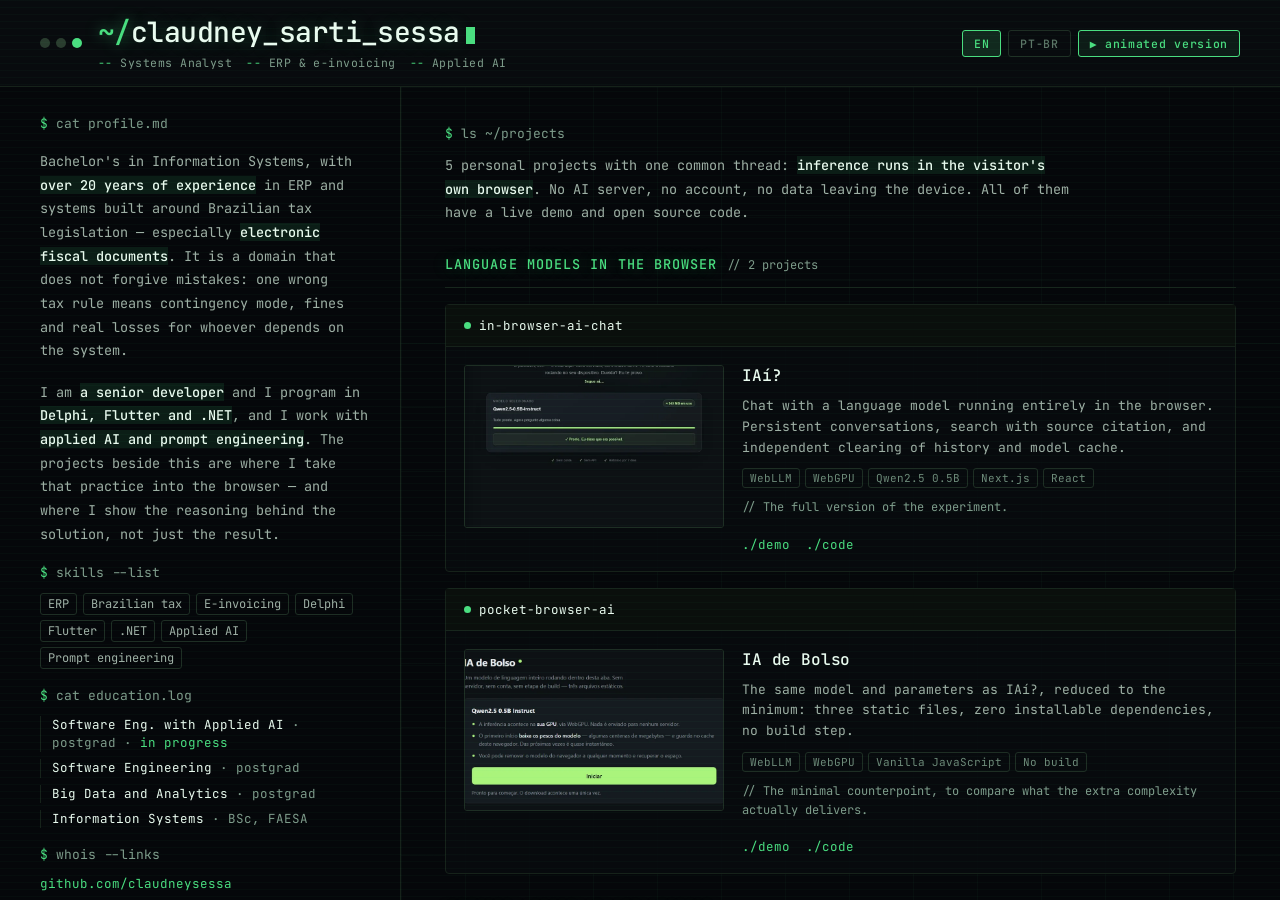
==== index.html @ 95782581 "feat: replace the 2022 page with a bilingual terminal portfolio Two pages over one data layer: index" ====
<!doctype html>
<html lang="en">
  <head>
    <meta charset="utf-8" />
    <meta name="viewport" content="width=device-width, initial-scale=1" />
    <title>claudney_sarti_sessa — Senior developer · ERP, e-invoicing, applied AI</title>
    <meta
      name="description"
      content="Senior developer with over 20 years in ERP and Brazilian tax legislation, especially electronic fiscal documents. Delphi, Flutter and .NET, plus applied AI and prompt engineering. Five AI projects that run entirely in your browser."
    />
    <link rel="canonical" href="https://claudneysessa.github.io/" />

    <meta property="og:type" content="website" />
    <meta property="og:url" content="https://claudneysessa.github.io/" />
    <meta property="og:title" content="claudney_sarti_sessa — Senior developer" />
    <meta
      property="og:description"
      content="20+ years in ERP and Brazilian tax systems. Delphi, Flutter, .NET, applied AI and prompt engineering. Five AI projects that run entirely in your browser."
    />
    <meta name="twitter:card" content="summary" />

    <link
      rel="icon"
      href="data:image/svg+xml,<svg xmlns='http://www.w3.org/2000/svg' viewBox='0 0 32 32'><rect width='32' height='32' rx='5' fill='%2305070A'/><text x='3' y='23' font-family='monospace' font-size='19' fill='%234ADE80'>~/</text></svg>"
    />
    <link rel="preload" href="./assets/fonts/jetbrains-mono-latin.woff2" as="font" type="font/woff2" crossorigin />
    <link rel="stylesheet" href="./assets/style.css" />
  </head>
  <body>
    <div class="page">
      <header class="topbar">
        <div class="dots" aria-hidden="true">
          <span></span><span></span><span class="on"></span>
        </div>

        <div class="ident">
          <h1 class="prompt">
            <span class="tilde">~/</span>claudney_sarti_sessa<span
              class="cursor"
              aria-hidden="true"
            ></span>
          </h1>
          <div class="badges" id="badges"></div>
        </div>

        <div class="controls">
          <button type="button" class="lang" data-lang="en">EN</button>
          <button type="button" class="lang" data-lang="pt">PT-BR</button>
          <a class="animated-link" href="./monitor.html" id="animated-link"
            >▶ animated version</a
          >
        </div>
      </header>

      <div class="shell">
        <aside class="side scrollcol">
          <p class="cmd"><span>$</span> cat profile.md</p>
          <p class="bio" id="bio1"></p>
          <p class="bio" id="bio2"></p>

          <section class="stack">
            <p class="cmd"><span>$</span> skills --list</p>
            <ul class="chips" id="skills"></ul>
          </section>

          <section class="stack">
            <p class="cmd"><span>$</span> cat education.log</p>
            <ul class="edu" id="education"></ul>
          </section>

          <section class="stack">
            <p class="cmd"><span>$</span> whois --links</p>
            <div class="links" id="links"></div>
          </section>
        </aside>

        <div class="rule" aria-hidden="true"></div>

        <main class="main scrollcol">
          <p class="cmd"><span>$</span> ls ~/projects</p>
          <p class="intro" id="intro"></p>

          <div id="groups"></div>

          <section class="cta">
            <div class="cta-text">
              <p class="cta-title"><span>$</span> <span id="cta-title"></span></p>
              <p class="cta-sub" id="cta-sub"></p>
            </div>
            <a class="cta-btn" href="mailto:claudneysartisessa@gmail.com"
              ><span id="cta-btn"></span> →</a
            >
          </section>
        </main>
      </div>
    </div>

    <!-- Ordem obrigatória: projects.js → content.js → página. -->
    <script src="./assets/projects.js"></script>
    <script src="./assets/content.js"></script>
    <script src="./assets/lang.js"></script>
    <script src="./assets/portfolio.js"></script>
  </body>
</html>
---- assets/style.css ----
/* Tema "terminal" — valores conforme o handoff em handoff/README.md.
   Tokens abaixo espelham a tabela de Design Tokens desse documento. */

@font-face {
  font-family: "JetBrains Mono";
  font-style: normal;
  font-weight: 400;
  font-display: swap;
  src: url("./fonts/jetbrains-mono-latin.woff2") format("woff2");
  unicode-range: U+0000-00FF, U+0131, U+0152-0153, U+02BB-02BC, U+02C6, U+02DA,
    U+02DC, U+0304, U+0308, U+0329, U+2000-206F, U+20AC, U+2122, U+2191, U+2193,
    U+2212, U+2215, U+FEFF, U+FFFD;
}

@font-face {
  font-family: "JetBrains Mono";
  font-style: normal;
  font-weight: 500;
  font-display: swap;
  src: url("./fonts/jetbrains-mono-latin.woff2") format("woff2");
  unicode-range: U+0000-00FF, U+0131, U+0152-0153, U+02BB-02BC, U+02C6, U+02DA,
    U+02DC, U+0304, U+0308, U+0329, U+2000-206F, U+20AC, U+2122, U+2191, U+2193,
    U+2212, U+2215, U+FEFF, U+FFFD;
}

:root {
  --bg: #05070a;
  --surface: #080b0e;
  --surface-2: #0a0f0c;
  --border: #16221a;
  --border-2: #1e2e24;
  --accent: #4ade80;
  --accent-hover: #bbf7d0;
  --text-hi: #e9fbef;
  --text: #9eb0a5;
  --text-dim: #7e9c8b;
  --text-dim-2: #6d8a79;
  --dot-off: #2a3d2f;
  --mono: "JetBrains Mono", ui-monospace, monospace;
}

* {
  box-sizing: border-box;
}

html,
body {
  margin: 0;
  padding: 0;
  height: 100%;
  background: var(--bg);
}

body {
  color: #bfc9c2;
  font-family: var(--mono);
  -webkit-font-smoothing: antialiased;
}

a {
  color: var(--accent);
  text-decoration: none;
}

a:hover {
  color: var(--accent-hover);
}

::selection {
  background: var(--accent);
  color: var(--bg);
}

:focus-visible {
  outline: 2px solid var(--accent);
  outline-offset: 2px;
  border-radius: 3px;
}

@keyframes blink {
  0%,
  49% {
    opacity: 1;
  }
  50%,
  100% {
    opacity: 0;
  }
}

/* Overlay CRT. Mantido sutil de propósito: versões mais densas e a vinheta
   radial foram testadas e rejeitadas por prejudicar a leitura. Não adensar. */
body::after {
  content: "";
  position: fixed;
  inset: 0;
  pointer-events: none;
  z-index: 9;
  background: repeating-linear-gradient(
    180deg,
    rgb(74 222 128 / 0.03) 0 1px,
    transparent 1px 7px
  );
}

.page {
  display: flex;
  flex-direction: column;
  min-height: 100vh;
  width: 100%;
}

/* ---------- Toolbar ---------- */

.topbar {
  position: sticky;
  top: 0;
  z-index: 5;
  display: flex;
  flex-wrap: wrap;
  align-items: center;
  gap: 10px 16px;
  padding: 12px 20px;
  background: var(--surface);
  border-bottom: 1px solid var(--border);
}

.dots {
  display: flex;
  gap: 6px;
  align-items: center;
}

.dots span {
  width: 10px;
  height: 10px;
  border-radius: 99px;
  background: var(--dot-off);
}

.dots .on {
  background: var(--accent);
}

.ident {
  display: flex;
  flex-direction: column;
  gap: 7px;
  min-width: 0;
}

.prompt {
  margin: 0;
  font-size: clamp(22px, 5.4vw, 28px);
  font-weight: 500;
  letter-spacing: -0.02em;
  line-height: 1.15;
  color: var(--text-hi);
  white-space: nowrap;
  text-shadow: 0 0 18px rgb(74 222 128 / 0.28);
}

.prompt .tilde {
  color: var(--accent);
  text-shadow: 0 0 14px rgb(74 222 128 / 0.6);
}

.cursor {
  display: inline-block;
  width: 9px;
  height: 17px;
  margin-left: 6px;
  background: var(--accent);
  vertical-align: -2px;
  animation: blink 1.1s step-end infinite;
}

.badges {
  display: flex;
  flex-wrap: wrap;
  gap: 6px 14px;
  font-size: 11.5px;
  letter-spacing: 0.04em;
  color: var(--text-dim);
}

.badges b {
  color: var(--accent);
  font-weight: 400;
}

.controls {
  display: flex;
  flex-wrap: wrap;
  align-items: center;
  gap: 7px;
  margin-left: auto;
}

/* Link para a versão animada: pulsa para convidar sem gritar. */
@keyframes pulseBtn {
  0%,
  100% {
    box-shadow: 0 0 0 0 rgb(74 222 128 / 0.45);
    border-color: var(--accent);
  }
  55% {
    box-shadow: 0 0 0 7px rgb(74 222 128 / 0);
    border-color: #2f6b45;
  }
}

.animated-link {
  padding: 5px 11px;
  border: 1px solid var(--accent);
  border-radius: 3px;
  background: rgb(74 222 128 / 0.08);
  color: var(--accent);
  font-size: 11.5px;
  font-weight: 500;
  letter-spacing: 0.06em;
  white-space: nowrap;
  animation: pulseBtn 2.2s ease-out infinite;
}

.animated-link:hover {
  background: rgb(74 222 128 / 0.18);
  color: var(--accent-hover);
}

.lang {
  padding: 5px 11px;
  border: 1px solid var(--border-2);
  border-radius: 3px;
  background: transparent;
  color: #5c7767;
  font-family: var(--mono);
  font-size: 11.5px;
  font-weight: 500;
  letter-spacing: 0.06em;
  cursor: pointer;
}

.lang[aria-pressed="true"] {
  border-color: var(--accent);
  background: rgb(74 222 128 / 0.14);
  color: var(--accent);
}

/* ---------- Shell e colunas ---------- */

.shell {
  display: flex;
  flex-direction: column;
  flex: 1;
  min-height: 0;
  width: 100%;
}

.side {
  width: 100%;
  padding: 24px 20px;
  display: flex;
  flex-direction: column;
  gap: 18px;
}

.rule {
  height: 1px;
  width: 100%;
  background: var(--border);
}

.main {
  width: 100%;
  padding: 28px 20px 64px;
  background-image: linear-gradient(rgb(74 222 128 / 0.03) 1px, transparent 1px),
    linear-gradient(90deg, rgb(74 222 128 / 0.03) 1px, transparent 1px);
  background-size: 64px 64px;
}

.scrollcol::-webkit-scrollbar {
  width: 10px;
}

.scrollcol::-webkit-scrollbar-thumb {
  background: var(--border-2);
  border: 3px solid var(--bg);
  border-radius: 99px;
}

.scrollcol {
  scrollbar-width: thin;
  scrollbar-color: var(--border-2) transparent;
}

/* ---------- Linhas de comando e perfil ---------- */

.cmd {
  display: flex;
  align-items: center;
  gap: 8px;
  margin: 0;
  font-size: 13px;
  color: var(--text-dim);
}

.cmd span {
  color: var(--accent);
}

.bio {
  margin: 0;
  font-size: 13.5px;
  line-height: 1.75;
  color: var(--text);
  text-wrap: pretty;
}

/* Efeito de trecho selecionado, usado nos destaques da bio e da introdução. */
.bio strong,
.intro strong {
  color: var(--text-hi);
  font-weight: 500;
  background: rgb(74 222 128 / 0.1);
}

.stack {
  display: flex;
  flex-direction: column;
  gap: 12px;
}

.chips,
.edu {
  margin: 0;
  padding: 0;
  list-style: none;
}

.chips {
  display: flex;
  flex-wrap: wrap;
  gap: 5px 6px;
  font-size: 12px;
  color: var(--text);
}

.chips li {
  padding: 2px 7px;
  border: 1px solid var(--border-2);
  border-radius: 3px;
  white-space: nowrap;
}

.edu {
  display: flex;
  flex-direction: column;
  gap: 7px;
}

.edu li {
  border-left: 1px solid var(--border);
  padding-left: 11px;
  font-size: 12.5px;
  line-height: 1.45;
  color: var(--text-hi);
}

.edu .level {
  color: var(--text-dim);
}

.edu .note {
  color: var(--accent);
}

.links {
  display: flex;
  flex-direction: column;
  gap: 6px;
  font-size: 12.5px;
}

/* ---------- Portfólio ---------- */

.intro {
  margin: 12px 0 30px;
  font-size: 13.5px;
  line-height: 1.75;
  color: var(--text);
  max-width: 78ch;
  text-wrap: pretty;
}

.group {
  padding-bottom: 30px;
}

.group-head {
  display: flex;
  align-items: baseline;
  gap: 10px;
  padding-bottom: 14px;
  border-bottom: 1px solid var(--border);
}

.group-head h2 {
  margin: 0;
  font-size: 13.5px;
  font-weight: 500;
  letter-spacing: 0.08em;
  text-transform: uppercase;
  color: var(--accent);
  text-shadow: 0 0 14px rgb(74 222 128 / 0.35);
}

.group-head span {
  font-size: 12px;
  color: var(--text-dim);
}

.cards {
  display: grid;
  grid-template-columns: repeat(auto-fit, minmax(min(100%, 620px), 1fr));
  gap: 16px;
  padding-top: 16px;
}

.card {
  display: flex;
  flex-direction: column;
  border: 1px solid var(--border);
  border-radius: 4px;
  background: rgb(8 11 14 / 0.86);
  transition: border-color 0.2s, box-shadow 0.2s, transform 0.2s;
}

.card:hover {
  border-color: var(--accent);
  box-shadow: 0 0 0 1px rgb(74 222 128 / 0.18),
    0 18px 40px -22px rgb(74 222 128 / 0.35);
  transform: translateY(-2px);
}

.card-bar {
  display: flex;
  align-items: center;
  gap: 8px;
  padding: 12px 18px;
  border-bottom: 1px solid var(--border);
  background: var(--surface-2);
}

.card-bar i {
  flex: 0 0 7px;
  width: 7px;
  height: 7px;
  border-radius: 99px;
  background: var(--accent);
}

.card-bar span {
  font-size: 12.5px;
  color: var(--text-hi);
}

.card-body {
  display: flex;
  flex-wrap: wrap;
  gap: 18px;
  align-items: flex-start;
  flex: 1;
  padding: 18px;
}

.shot {
  flex: 1 1 200px;
  align-self: flex-start;
  max-width: 260px;
  aspect-ratio: 16 / 10;
  min-height: 0;
  border: 1px solid var(--border-2);
  border-radius: 3px;
  overflow: hidden;
  background: var(--surface-2);
  box-shadow: inset 0 0 24px rgb(0 0 0 / 0.6);
}

.shot img {
  width: 100%;
  height: 100%;
  object-fit: cover;
  display: block;
}

.card-text {
  flex: 1 1 240px;
  min-width: min(100%, 240px);
  display: flex;
  flex-direction: column;
  gap: 10px;
}

.card-text h3 {
  margin: 0;
  font-size: 16px;
  font-weight: 500;
  letter-spacing: -0.01em;
  color: var(--text-hi);
}

.card-text .desc {
  margin: 0;
  font-size: 13px;
  line-height: 1.6;
  color: var(--text);
  text-wrap: pretty;
}

.card-text .tags {
  display: flex;
  flex-wrap: wrap;
  gap: 5px;
  margin: 0;
  padding: 0;
  list-style: none;
}

.card-text .tags li {
  padding: 2px 7px;
  border: 1px solid var(--border-2);
  border-radius: 3px;
  font-size: 11px;
  color: var(--text-dim-2);
}

.card-text .note {
  margin: 0;
  font-size: 12px;
  line-height: 1.6;
  color: var(--text-dim);
  text-wrap: pretty;
}

.card-links {
  display: flex;
  gap: 16px;
  margin-top: auto;
  padding-top: 8px;
  font-size: 12.5px;
}

/* ---------- CTA ---------- */

.cta {
  display: flex;
  align-items: center;
  justify-content: space-between;
  flex-wrap: wrap;
  gap: 22px;
  margin-top: 6px;
  padding: 22px 24px;
  border: 1px solid var(--border);
  border-radius: 4px;
  background: var(--surface);
}

.cta-text {
  display: flex;
  flex-direction: column;
  gap: 7px;
}

.cta-title {
  margin: 0;
  font-size: 15px;
  color: var(--text-hi);
}

.cta-title span:first-child {
  color: var(--accent);
}

.cta-sub {
  margin: 0;
  font-size: 12.5px;
  color: var(--text-dim);
}

.cta-btn {
  padding: 10px 18px;
  border-radius: 4px;
  background: var(--accent);
  color: var(--bg);
  font-size: 12.5px;
  font-weight: 500;
  box-shadow: 0 0 22px rgb(74 222 128 / 0.35);
}

.cta-btn:hover {
  background: var(--accent-hover);
  color: var(--bg);
}

/* ---------- Desktop: rolagem independente ---------- */

@media (min-width: 900px) {
  .page {
    height: 100vh;
    overflow: hidden;
  }

  .topbar {
    padding: 16px 40px;
  }

  .shell {
    flex-direction: row;
    overflow: hidden;
  }

  .side {
    width: 400px;
    flex: 0 0 400px;
    overflow-y: auto;
    padding: 28px 30px 26px 40px;
  }

  .rule {
    width: 1px;
    height: 100%;
    flex: 0 0 1px;
  }

  .main {
    flex: 1;
    overflow-y: auto;
    padding: 38px 44px 80px;
  }
}

/* ---------- Movimento reduzido ---------- */

/* Conforme o handoff: animações e transições desligadas nas duas páginas.
   O brilho estático permanece — ele não é movimento. */
@media (prefers-reduced-motion: reduce) {
  *,
  *::before,
  *::after {
    animation: none !important;
    transition: none !important;
  }

  .card:hover {
    transform: none;
  }
}
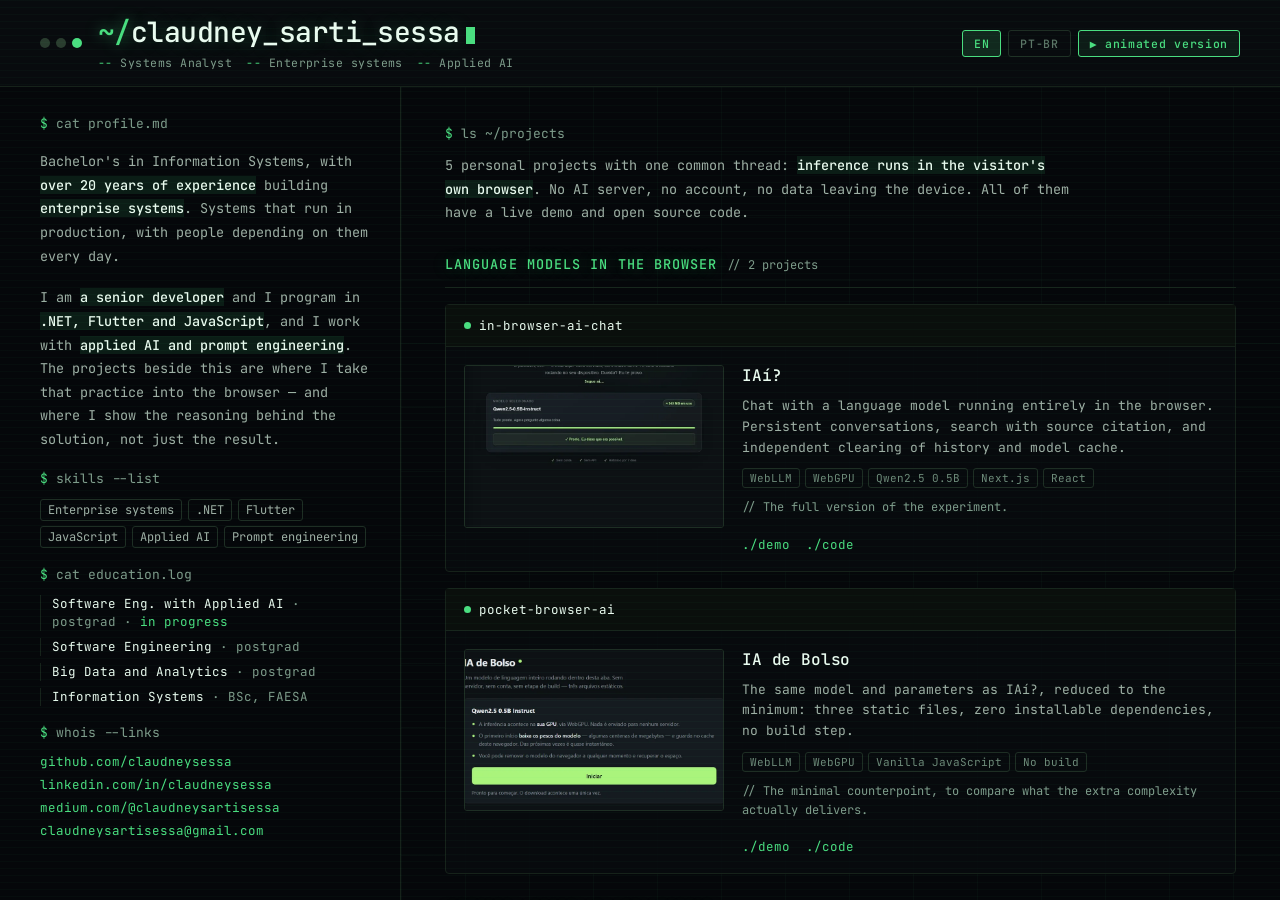
==== commit c5c7299b: "content: remove the employer's domain and refocus the stack The previous copy named ERP, Brazilian t" ====
--- a/index.html
+++ b/index.html
@@ -3,10 +3,10 @@
   <head>
     <meta charset="utf-8" />
     <meta name="viewport" content="width=device-width, initial-scale=1" />
-    <title>claudney_sarti_sessa — Senior developer · ERP, e-invoicing, applied AI</title>
+    <title>claudney_sarti_sessa — Senior developer · .NET, Flutter, JavaScript · applied AI</title>
     <meta
       name="description"
-      content="Senior developer with over 20 years in ERP and Brazilian tax legislation, especially electronic fiscal documents. Delphi, Flutter and .NET, plus applied AI and prompt engineering. Five AI projects that run entirely in your browser."
+      content="Senior developer with over 20 years building enterprise systems. .NET, Flutter and JavaScript, plus applied AI and prompt engineering. Five AI projects that run entirely in your browser."
     />
     <link rel="canonical" href="https://claudneysessa.github.io/" />
 
@@ -15,7 +15,7 @@
     <meta property="og:title" content="claudney_sarti_sessa — Senior developer" />
     <meta
       property="og:description"
-      content="20+ years in ERP and Brazilian tax systems. Delphi, Flutter, .NET, applied AI and prompt engineering. Five AI projects that run entirely in your browser."
+      content="20+ years building enterprise systems. .NET, Flutter, JavaScript, applied AI and prompt engineering. Five AI projects that run entirely in your browser."
     />
     <meta name="twitter:card" content="summary" />
 
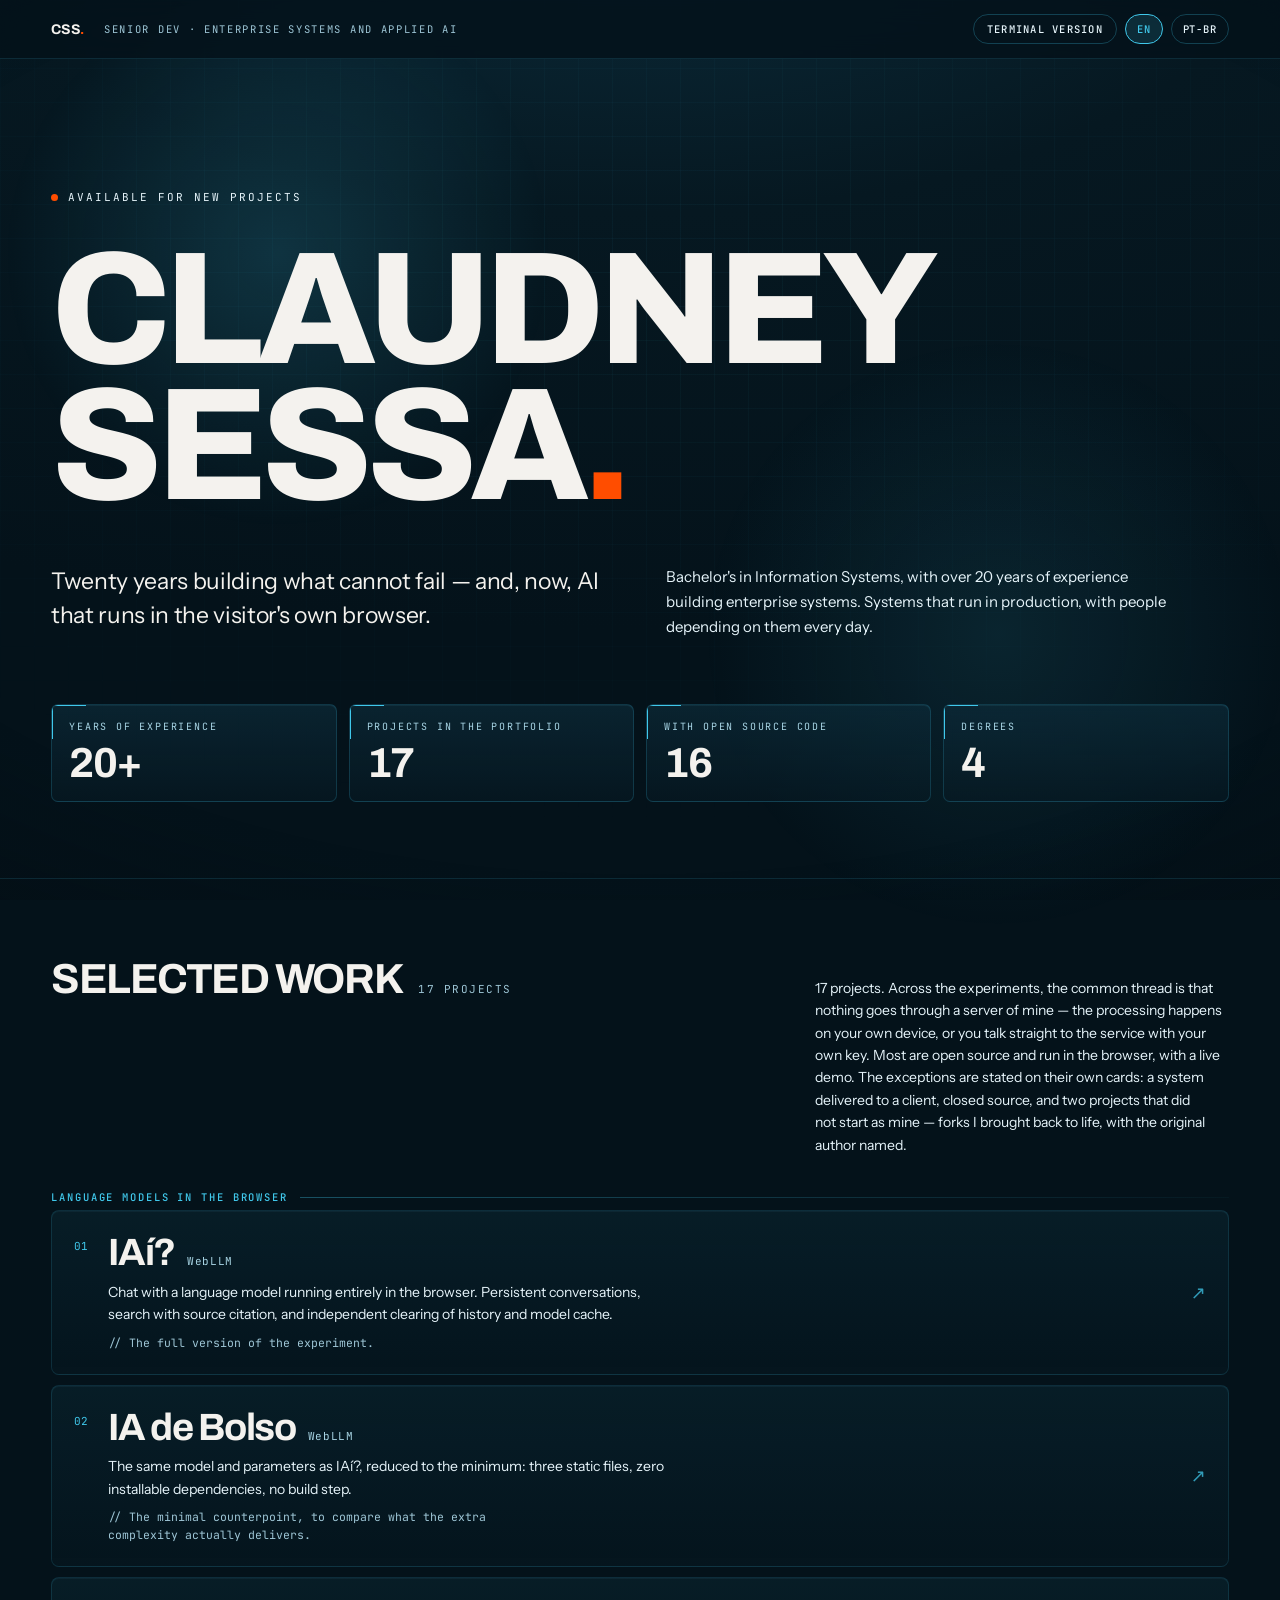
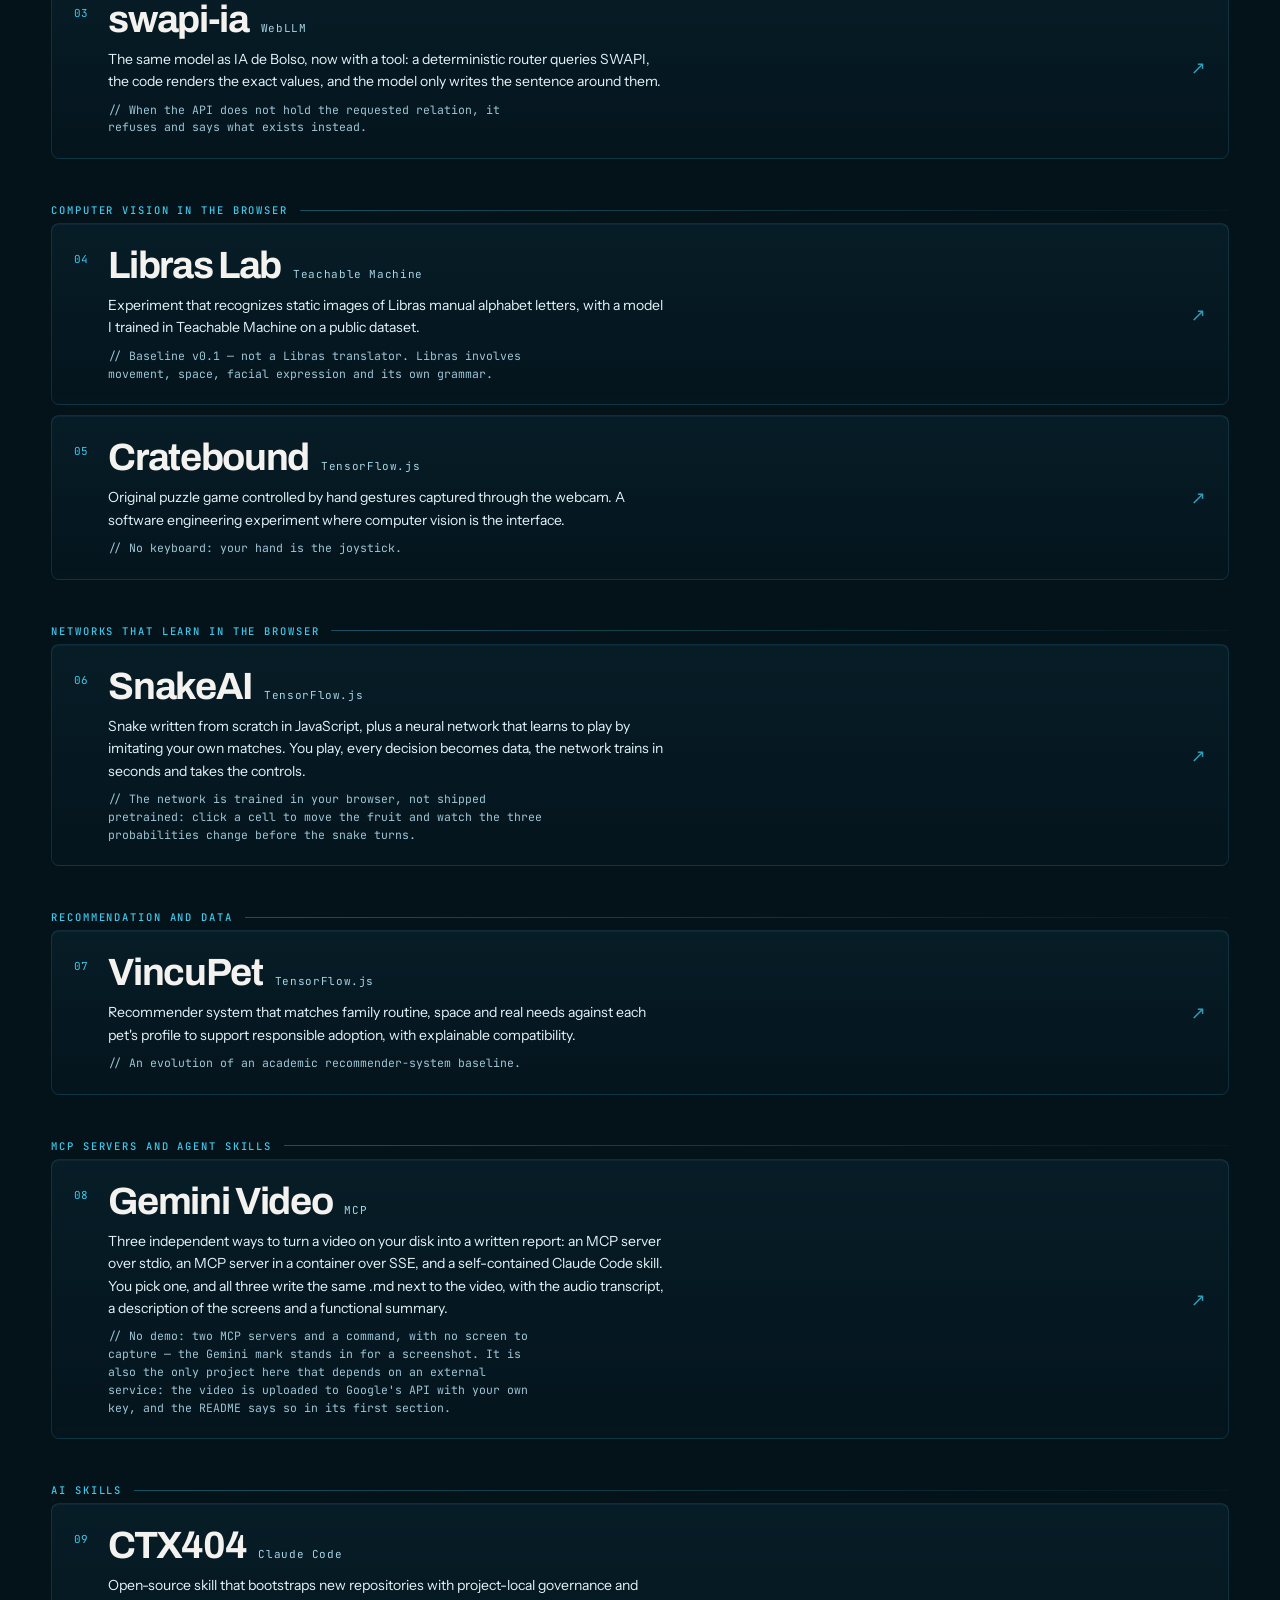
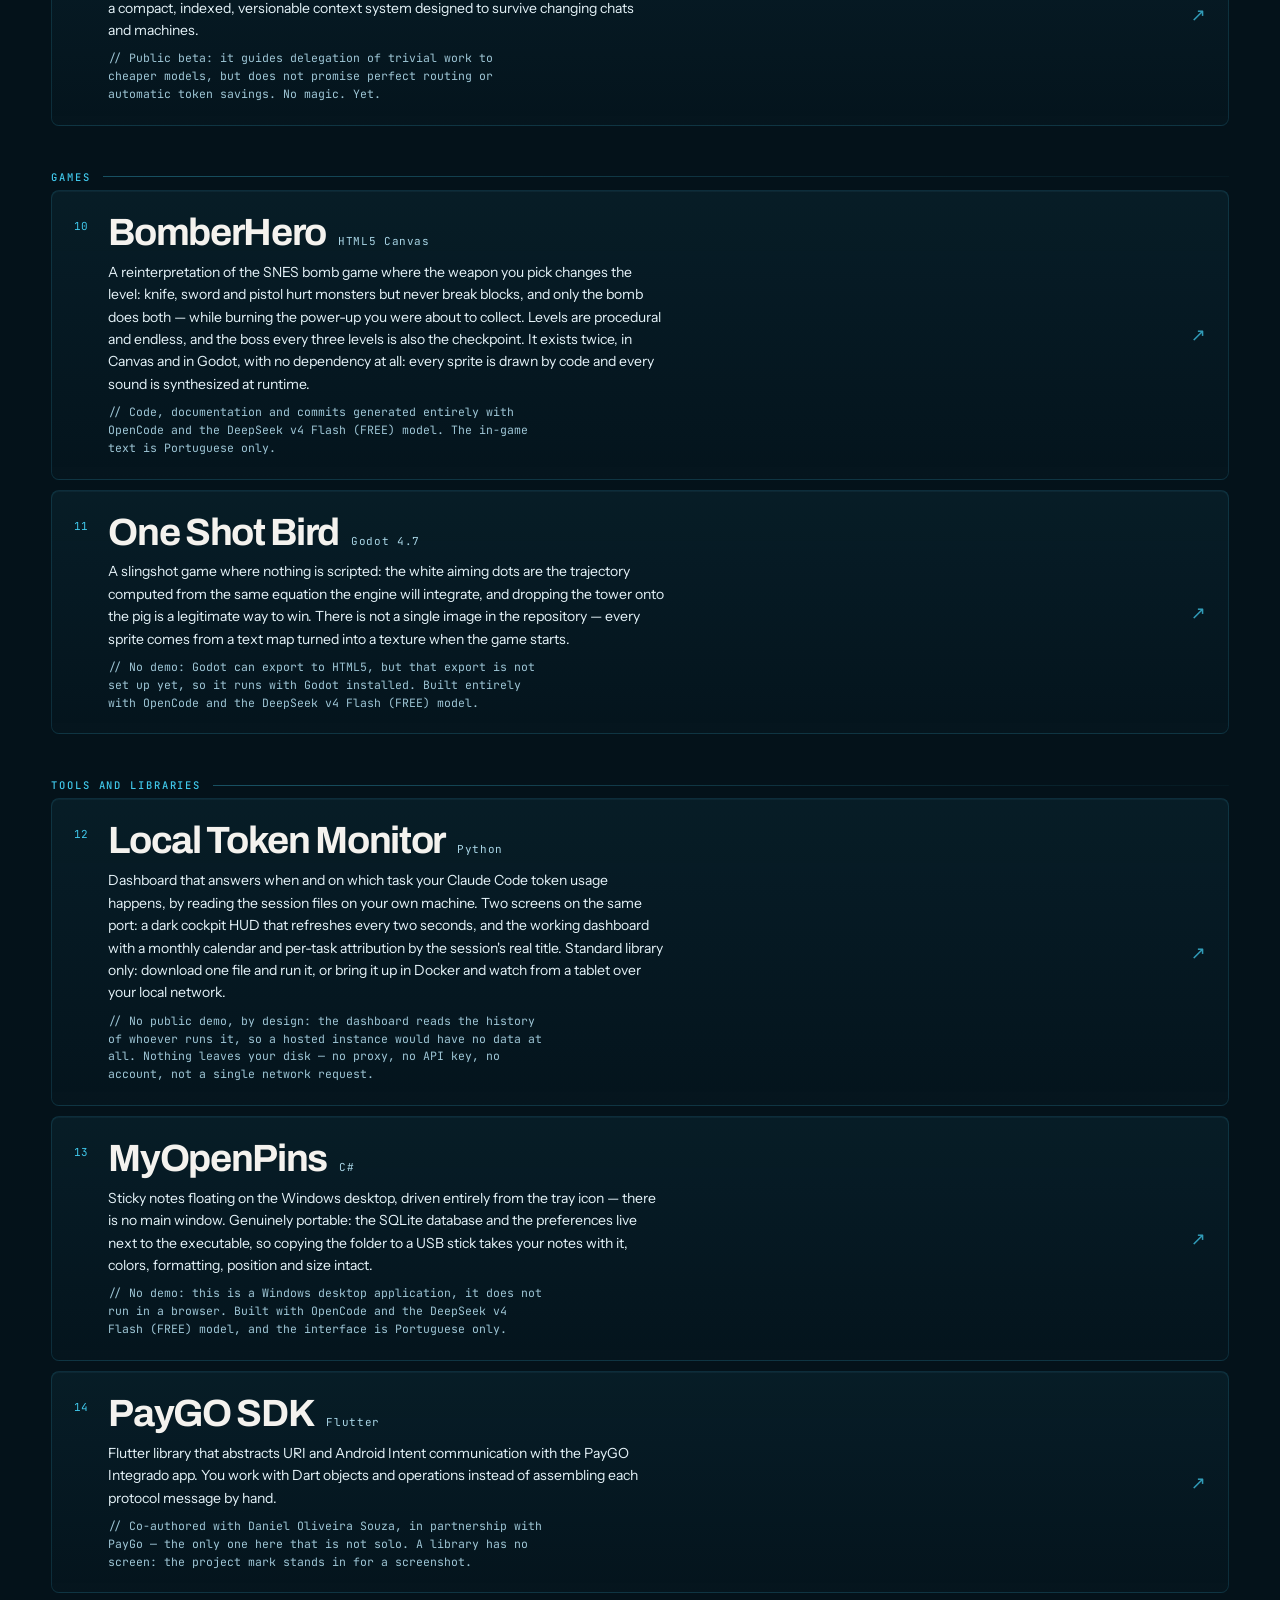
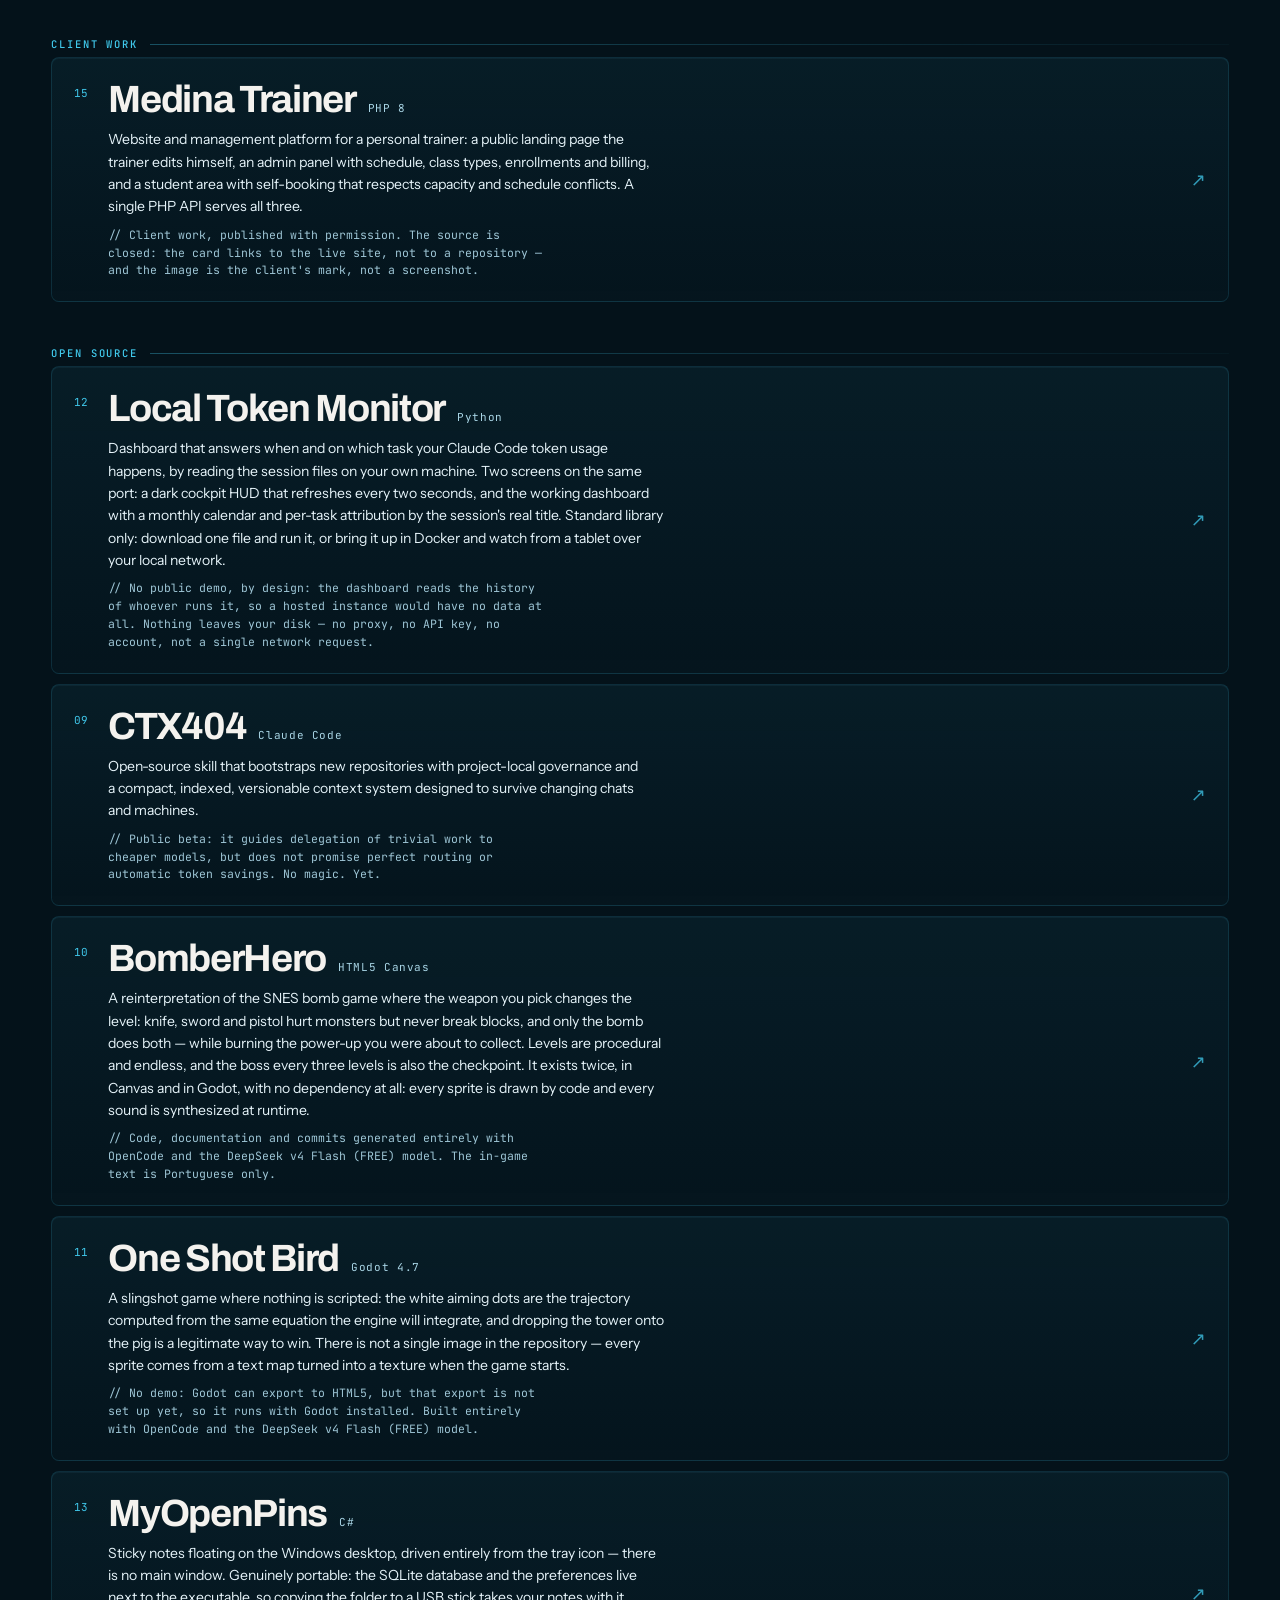
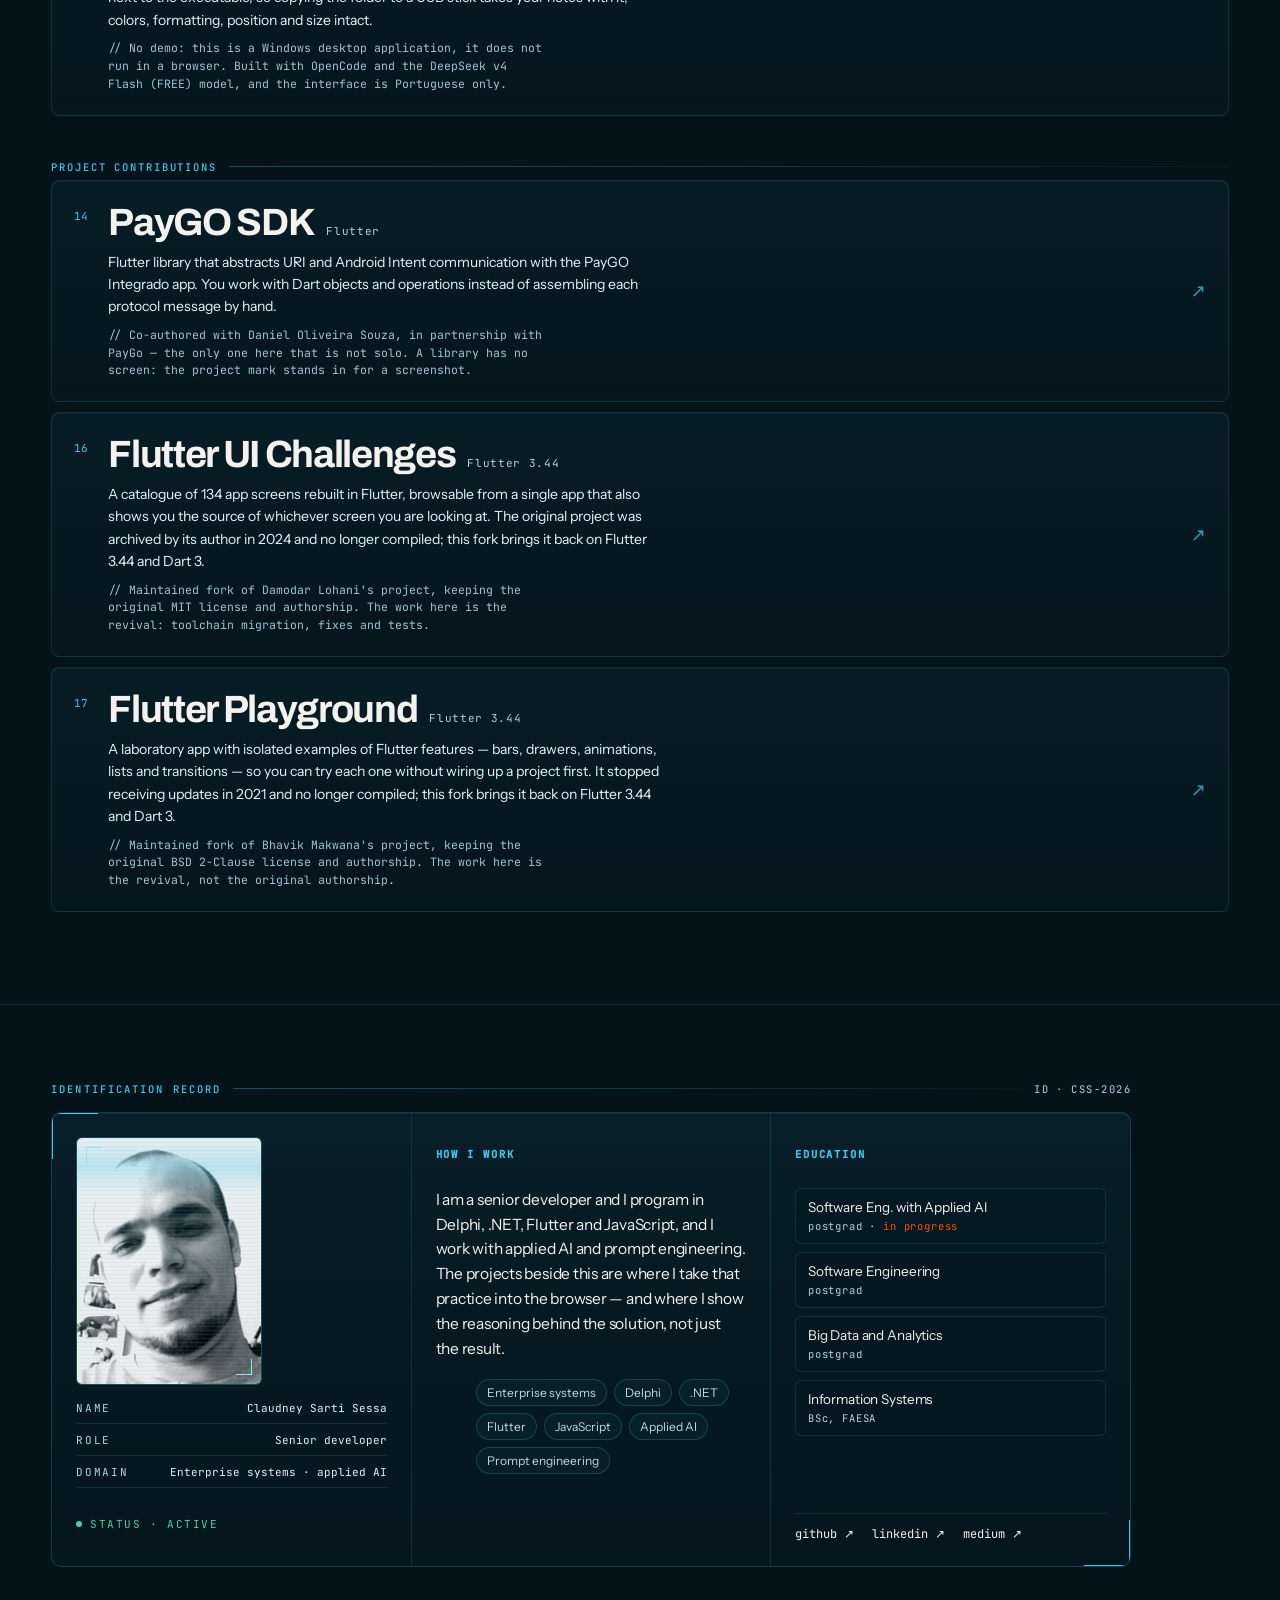
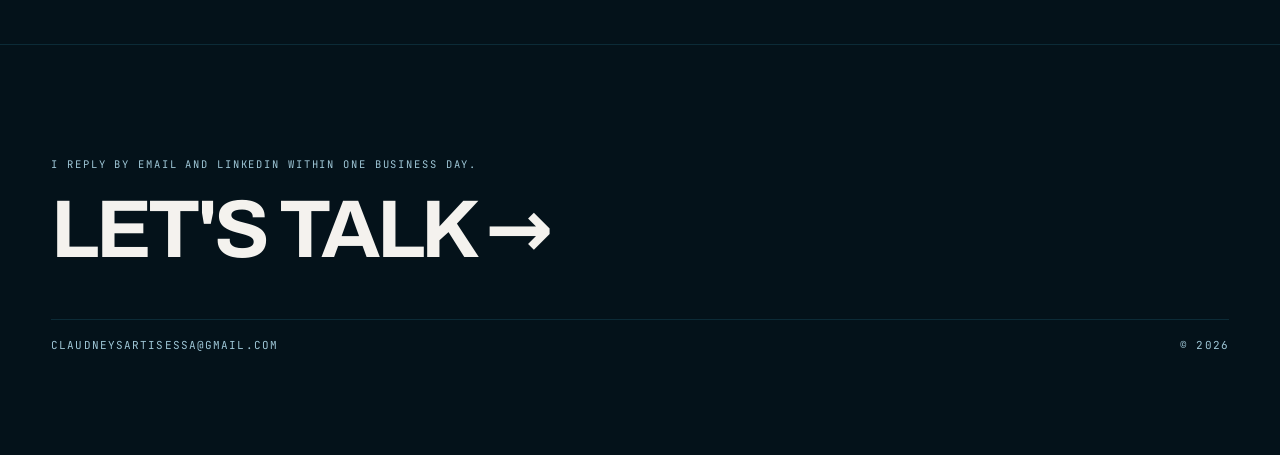
==== commit fb578ac4: "feat: the Studio becomes the front door, and the assistant gets its real knowledge Entry swap - stud" ====
--- a/index.html
+++ b/index.html
@@ -3,102 +3,114 @@
   <head>
     <meta charset="utf-8" />
     <meta name="viewport" content="width=device-width, initial-scale=1" />
-    <title>claudney_sarti_sessa — Senior developer · .NET, Flutter, JavaScript · applied AI</title>
+    <title>Claudney Sarti Sessa — Senior developer · applied AI</title>
     <meta
       name="description"
-      content="Senior developer with over 20 years building enterprise systems. .NET, Flutter and JavaScript, plus applied AI and prompt engineering. Five AI projects that run entirely in your browser."
+      content="Senior developer with over 20 years building enterprise systems, now taking applied AI into the browser. Projects with live demos and open source code."
     />
-    <link rel="canonical" href="https://claudneysessa.github.io/" />
-
-    <meta property="og:type" content="website" />
-    <meta property="og:url" content="https://claudneysessa.github.io/" />
-    <meta property="og:title" content="claudney_sarti_sessa — Senior developer" />
-    <meta
-      property="og:description"
-      content="20+ years building enterprise systems. .NET, Flutter, JavaScript, applied AI and prompt engineering. Five AI projects that run entirely in your browser."
-    />
-    <meta name="twitter:card" content="summary" />
-
+    <link rel="stylesheet" href="./assets/studio.css" />
     <link
       rel="icon"
-      href="data:image/svg+xml,<svg xmlns='http://www.w3.org/2000/svg' viewBox='0 0 32 32'><rect width='32' height='32' rx='5' fill='%2305070A'/><text x='3' y='23' font-family='monospace' font-size='19' fill='%234ADE80'>~/</text></svg>"
+      href="data:image/svg+xml,<svg xmlns='http://www.w3.org/2000/svg' viewBox='0 0 32 32'><text y='26' font-size='26'>◎</text></svg>"
     />
-    <link rel="preload" href="./assets/fonts/jetbrains-mono-latin.woff2" as="font" type="font/woff2" crossorigin />
-    <link rel="stylesheet" href="./assets/style.css" />
   </head>
   <body>
-    <div class="page">
-      <header class="topbar">
-        <div class="dots" aria-hidden="true">
-          <span></span><span></span><span class="on"></span>
+    <!-- cenário: cinco camadas fixas, sem conteúdo, atrás de tudo -->
+    <div class="bg-layer bg-base" aria-hidden="true"></div>
+    <div class="bg-layer bg-grid" aria-hidden="true"></div>
+    <div class="bg-layer bg-halo-a" aria-hidden="true"></div>
+    <div class="bg-layer bg-halo-b" aria-hidden="true"></div>
+    <div class="bg-layer bg-vignette" aria-hidden="true"></div>
+
+    <header class="topbar">
+      <span class="brand">CSS<i>.</i></span>
+      <span class="nav-role" id="navRole"></span>
+      <div class="topbar-actions">
+        <a class="pill" id="terminalBtn" href="./terminal.html"></a>
+        <button class="pill pill--lang lang" type="button" data-lang="en" aria-pressed="false">EN</button>
+        <button class="pill pill--lang lang" type="button" data-lang="pt" aria-pressed="false">PT-BR</button>
+      </div>
+    </header>
+
+    <main class="wrap">
+      <section class="hero">
+        <p class="status-line"><i aria-hidden="true"></i><span id="available"></span></p>
+        <h1>Claudney<br />Sessa<i>.</i></h1>
+        <div class="hero-cols">
+          <p class="headline" id="headline"></p>
+          <p class="hero-bio" id="heroBio"></p>
+        </div>
+        <div class="stats" id="stats"></div>
+      </section>
+
+      <section class="work">
+        <div class="work-head">
+          <h2 id="workTitle"></h2>
+          <span class="work-count" id="workCount"></span>
+          <p class="work-intro" id="workIntro"></p>
+        </div>
+        <div id="work"></div>
+      </section>
+
+      <section class="dossier">
+        <div class="dossier-head">
+          <h2 id="dossierTitle"></h2>
+          <i aria-hidden="true"></i>
+          <span>ID · CSS-2026</span>
         </div>
 
-        <div class="ident">
-          <h1 class="prompt">
-            <span class="tilde">~/</span>claudney_sarti_sessa<span
-              class="cursor"
-              aria-hidden="true"
-            ></span>
-          </h1>
-          <div class="badges" id="badges"></div>
+        <div class="card">
+          <span class="corner corner--tl-h" aria-hidden="true"></span>
+          <span class="corner corner--tl-v" aria-hidden="true"></span>
+          <span class="corner corner--br-h" aria-hidden="true"></span>
+          <span class="corner corner--br-v" aria-hidden="true"></span>
+
+          <div class="card-col">
+            <div class="photo">
+              <img src="./assets/foto-claudney.webp" alt="Claudney Sarti Sessa" width="460" height="460" />
+              <span class="photo-tint" aria-hidden="true"></span>
+              <span class="photo-scan" aria-hidden="true"></span>
+              <span class="photo-sweep" aria-hidden="true"></span>
+              <span class="corner corner--tl-h" aria-hidden="true"></span>
+              <span class="corner corner--tl-v" aria-hidden="true"></span>
+              <span class="corner corner--br-h" aria-hidden="true"></span>
+              <span class="corner corner--br-v" aria-hidden="true"></span>
+            </div>
+            <div class="fields" id="fields"></div>
+            <p class="clearance"><i aria-hidden="true"></i><span id="clearance"></span></p>
+          </div>
+
+          <div class="card-col">
+            <h3 class="col-label" id="craftTitle"></h3>
+            <p class="craft" id="craft"></p>
+            <ul class="chips" id="chips"></ul>
+          </div>
+
+          <div class="card-col">
+            <h3 class="col-label" id="eduTitle"></h3>
+            <ul class="edu" id="edu"></ul>
+            <div class="card-links" id="cardLinks"></div>
+          </div>
         </div>
+      </section>
 
-        <div class="controls">
-          <button type="button" class="lang" data-lang="en">EN</button>
-          <button type="button" class="lang" data-lang="pt">PT-BR</button>
-          <a class="animated-link" href="./monitor.html" id="animated-link"
-            >▶ animated version</a
-          >
+      <section class="cta">
+        <p class="cta-label" id="ctaLabel"></p>
+        <a class="cta-line" id="ctaLine" href="mailto:claudneysartisessa@gmail.com"></a>
+        <div class="foot">
+          <span id="footMail"></span>
+          <span>© 2026</span>
         </div>
-      </header>
+      </section>
+    </main>
 
-      <div class="shell">
-        <aside class="side scrollcol">
-          <p class="cmd"><span>$</span> cat profile.md</p>
-          <p class="bio" id="bio1"></p>
-          <p class="bio" id="bio2"></p>
+    <!-- print que segue o cursor; fica fora do fluxo e nunca recebe evento -->
+    <div class="hover-shot" id="hoverShot" aria-hidden="true"><img alt="" /></div>
 
-          <section class="stack">
-            <p class="cmd"><span>$</span> skills --list</p>
-            <ul class="chips" id="skills"></ul>
-          </section>
-
-          <section class="stack">
-            <p class="cmd"><span>$</span> cat education.log</p>
-            <ul class="edu" id="education"></ul>
-          </section>
-
-          <section class="stack">
-            <p class="cmd"><span>$</span> whois --links</p>
-            <div class="links" id="links"></div>
-          </section>
-        </aside>
-
-        <div class="rule" aria-hidden="true"></div>
-
-        <main class="main scrollcol">
-          <p class="cmd"><span>$</span> ls ~/projects</p>
-          <p class="intro" id="intro"></p>
-
-          <div id="groups"></div>
-
-          <section class="cta">
-            <div class="cta-text">
-              <p class="cta-title"><span>$</span> <span id="cta-title"></span></p>
-              <p class="cta-sub" id="cta-sub"></p>
-            </div>
-            <a class="cta-btn" href="mailto:claudneysartisessa@gmail.com"
-              ><span id="cta-btn"></span> →</a
-            >
-          </section>
-        </main>
-      </div>
-    </div>
-
-    <!-- Ordem obrigatória: projects.js → content.js → página. -->
+    <!-- ordem obrigatória: projetos → conteúdo → idioma → render -->
     <script src="./assets/projects.js"></script>
     <script src="./assets/content.js"></script>
     <script src="./assets/lang.js"></script>
-    <script src="./assets/portfolio.js"></script>
+    <script src="./assets/studio.js"></script>
   </body>
 </html>
--- a/assets/studio.css
+++ b/assets/studio.css
@@ -0,0 +1,841 @@
+/* Studio — a porta de entrada do site. Tema HUD azul-petróleo.
+   Valores conforme o handoff de 14/08/2026, seção "Tokens" e "O portfólio
+   (Studio) — notas de implementação".
+
+   As fontes são self-hosted, como a JetBrains Mono já era: o site não carrega
+   nada de terceiro em runtime, e o Google Fonts seria exatamente isso. */
+
+@font-face {
+  font-family: "Archivo";
+  font-style: normal;
+  font-weight: 700 800;
+  font-display: swap;
+  src: url("./fonts/archivo-latin.woff2") format("woff2");
+  unicode-range: U+0000-00FF, U+0131, U+0152-0153, U+02BB-02BC, U+02C6, U+02DA,
+    U+02DC, U+0304, U+0308, U+0329, U+2000-206F, U+20AC, U+2122, U+2191, U+2193,
+    U+2212, U+2215, U+FEFF, U+FFFD;
+}
+
+@font-face {
+  font-family: "Instrument Sans";
+  font-style: normal;
+  font-weight: 400 600;
+  font-display: swap;
+  src: url("./fonts/instrument-sans-latin.woff2") format("woff2");
+  unicode-range: U+0000-00FF, U+0131, U+0152-0153, U+02BB-02BC, U+02C6, U+02DA,
+    U+02DC, U+0304, U+0308, U+0329, U+2000-206F, U+20AC, U+2122, U+2191, U+2193,
+    U+2212, U+2215, U+FEFF, U+FFFD;
+}
+
+@font-face {
+  font-family: "JetBrains Mono";
+  font-style: normal;
+  font-weight: 400 500;
+  font-display: swap;
+  src: url("./fonts/jetbrains-mono-latin.woff2") format("woff2");
+  unicode-range: U+0000-00FF, U+0131, U+0152-0153, U+02BB-02BC, U+02C6, U+02DA,
+    U+02DC, U+0304, U+0308, U+0329, U+2000-206F, U+20AC, U+2122, U+2191, U+2193,
+    U+2212, U+2215, U+FEFF, U+FFFD;
+}
+
+:root {
+  --bg: #04121a;
+  --bg-2: #061821;
+  --bg-3: #0b2b3a;
+  --panel: linear-gradient(rgb(12 42 56 / 0.72), rgb(7 26 36 / 0.62));
+  --panel-soft: linear-gradient(rgb(11 38 50 / 0.55), rgb(6 24 33 / 0.5));
+  --line: rgb(64 200 235 / 0.14);
+  --line-2: rgb(64 200 235 / 0.18);
+  --line-3: rgb(64 200 235 / 0.26);
+  --accent: #40c8eb;
+  --accent-hi: #8ae4ff;
+  --accent-lo: #1e86a8;
+  --hot: #ff4d00;
+  --ok: #3ed9a3;
+  --text: #f4f2ee;
+  --text-2: #e6f4fa;
+  --label: #a9d6e6;
+  --label-2: #9ec6d6;
+  --sans: "Instrument Sans", system-ui, -apple-system, sans-serif;
+  --display: "Archivo", system-ui, sans-serif;
+  --mono: "JetBrains Mono", ui-monospace, monospace;
+  --pad: clamp(20px, 4vw, 64px);
+}
+
+* { box-sizing: border-box; }
+
+html, body {
+  margin: 0;
+  padding: 0;
+  background: var(--bg);
+}
+
+body {
+  color: var(--text);
+  font-family: var(--sans);
+  -webkit-font-smoothing: antialiased;
+  overflow-x: hidden;
+}
+
+a { color: var(--text); text-decoration: none; }
+a:hover { color: var(--hot); }
+
+::selection { background: var(--hot); color: #0a0a0b; }
+
+:focus-visible {
+  outline: 2px solid var(--accent);
+  outline-offset: 3px;
+  border-radius: 4px;
+}
+
+/* ---------- Cenário ----------
+   Cinco camadas fixas em z-index 0; o conteúdo vive em z-index 1. */
+
+.bg-layer {
+  position: fixed;
+  z-index: 0;
+  pointer-events: none;
+}
+
+.bg-base {
+  inset: 0;
+  background: radial-gradient(120% 80% at 50% -10%, var(--bg-3) 0%, var(--bg-2) 42%, var(--bg) 100%);
+}
+
+.bg-grid {
+  inset: 0;
+  background-image:
+    linear-gradient(rgb(64 200 235 / 0.055) 1px, transparent 1px),
+    linear-gradient(90deg, rgb(64 200 235 / 0.055) 1px, transparent 1px);
+  background-size: 34px 34px;
+  -webkit-mask-image: radial-gradient(110% 80% at 50% 30%, rgb(0 0 0 / 0.9), transparent 78%);
+  mask-image: radial-gradient(110% 80% at 50% 30%, rgb(0 0 0 / 0.9), transparent 78%);
+}
+
+.bg-halo-a {
+  left: -8%;
+  top: -14%;
+  width: min(760px, 70vw);
+  height: min(760px, 70vw);
+  background: radial-gradient(closest-side, rgb(64 200 235 / 0.16), transparent 72%);
+}
+
+.bg-halo-b {
+  right: -10%;
+  bottom: -16%;
+  width: min(820px, 80vw);
+  height: min(820px, 80vw);
+  background: radial-gradient(closest-side, rgb(64 200 235 / 0.1), transparent 72%);
+}
+
+.bg-vignette {
+  inset: 0;
+  background: radial-gradient(130% 100% at 50% 45%, transparent 52%, rgb(2 8 12 / 0.72) 100%);
+}
+
+/* ---------- Topo ---------- */
+
+.topbar {
+  position: sticky;
+  top: 0;
+  z-index: 30;
+  display: flex;
+  align-items: center;
+  flex-wrap: wrap;
+  gap: 10px 20px;
+  padding: 14px var(--pad);
+  background: rgb(4 18 26 / 0.82);
+  backdrop-filter: blur(12px);
+  border-bottom: 1px solid var(--line);
+}
+
+.brand {
+  font-family: var(--display);
+  font-size: 14px;
+  font-weight: 700;
+  letter-spacing: -0.02em;
+}
+
+.brand i { color: var(--hot); font-style: normal; }
+
+.nav-role {
+  font-family: var(--mono);
+  font-size: 10.5px;
+  letter-spacing: 0.16em;
+  text-transform: uppercase;
+  color: var(--label-2);
+}
+
+.topbar-actions {
+  margin-left: auto;
+  display: flex;
+  align-items: center;
+  gap: 8px;
+}
+
+.pill {
+  display: inline-flex;
+  align-items: center;
+  padding: 7px 13px;
+  border: 1px solid var(--line-3);
+  border-radius: 99px;
+  background: transparent;
+  color: var(--text-2);
+  font-family: var(--mono);
+  font-size: 10.5px;
+  font-weight: 500;
+  letter-spacing: 0.12em;
+  text-transform: uppercase;
+  cursor: pointer;
+  white-space: nowrap;
+  transition: border-color 0.2s, color 0.2s, background 0.2s;
+}
+
+.pill:hover { border-color: var(--hot); color: var(--hot); }
+
+.pill[aria-pressed="true"] {
+  border-color: var(--accent);
+  background: rgb(64 200 235 / 0.14);
+  color: var(--accent);
+}
+
+.pill--lang { padding: 7px 11px; letter-spacing: 0.08em; }
+
+/* ---------- Herói ---------- */
+
+.wrap { position: relative; z-index: 1; }
+
+.hero {
+  padding: clamp(48px, 9vw, 120px) var(--pad) clamp(40px, 6vw, 76px);
+  border-bottom: 1px solid var(--line);
+}
+
+.status-line {
+  display: flex;
+  align-items: center;
+  gap: 10px;
+  margin-bottom: clamp(22px, 3vw, 38px);
+}
+
+.status-line i {
+  width: 7px;
+  height: 7px;
+  border-radius: 99px;
+  background: var(--hot);
+  animation: softPulse 2.6s ease-in-out infinite;
+}
+
+.status-line span {
+  font-family: var(--mono);
+  font-size: 11px;
+  letter-spacing: 0.18em;
+  text-transform: uppercase;
+  color: var(--text-2);
+}
+
+.hero h1 {
+  margin: 0;
+  font-family: var(--display);
+  font-weight: 800;
+  font-size: clamp(46px, 12.5vw, 186px);
+  line-height: 0.85;
+  letter-spacing: -0.045em;
+  text-transform: uppercase;
+}
+
+.hero h1 i { color: var(--hot); font-style: normal; }
+
+.hero-cols {
+  margin-top: clamp(28px, 4vw, 52px);
+  display: grid;
+  grid-template-columns: repeat(auto-fit, minmax(min(100%, 320px), 1fr));
+  gap: clamp(24px, 4vw, 64px);
+  align-items: start;
+}
+
+.headline {
+  margin: 0;
+  font-size: clamp(17px, 2.1vw, 23px);
+  line-height: 1.45;
+  letter-spacing: -0.015em;
+  text-wrap: pretty;
+}
+
+.hero-bio {
+  margin: 0;
+  font-size: 15px;
+  line-height: 1.65;
+  color: var(--text-2);
+  max-width: 52ch;
+  text-wrap: pretty;
+}
+
+/* ---------- Painéis de número ---------- */
+
+.stats {
+  margin-top: clamp(32px, 5vw, 64px);
+  display: grid;
+  grid-template-columns: repeat(auto-fit, minmax(min(100%, 180px), 1fr));
+  gap: 12px;
+}
+
+.stat {
+  position: relative;
+  display: flex;
+  flex-direction: column;
+  gap: 9px;
+  padding: 15px 17px 17px;
+  border: 1px solid var(--line-2);
+  border-radius: 7px;
+  background: var(--panel);
+  box-shadow: inset 0 1px 0 rgb(120 220 255 / 0.07);
+  overflow: hidden;
+}
+
+/* cantoneira: duas linhas de 1px, e não uma borda inteira */
+.stat::before,
+.stat::after {
+  content: "";
+  position: absolute;
+  top: 0;
+  left: 0;
+  background: var(--accent);
+}
+
+.stat::before { width: 34px; height: 1px; }
+.stat::after { width: 1px; height: 34px; }
+
+.stat b {
+  font-family: var(--mono);
+  font-size: 10px;
+  font-weight: 400;
+  letter-spacing: 0.18em;
+  text-transform: uppercase;
+  color: var(--label);
+  line-height: 1.35;
+  order: 1;
+}
+
+.stat span {
+  font-family: var(--display);
+  font-size: clamp(28px, 3.6vw, 42px);
+  font-weight: 700;
+  letter-spacing: -0.035em;
+  line-height: 1;
+  order: 2;
+}
+
+/* ---------- Trabalho ---------- */
+
+.work { padding: clamp(44px, 6vw, 88px) var(--pad) clamp(24px, 4vw, 48px); }
+
+.work-head {
+  display: flex;
+  align-items: baseline;
+  flex-wrap: wrap;
+  gap: 10px 16px;
+  margin-bottom: clamp(20px, 3vw, 34px);
+}
+
+.work-head h2 {
+  margin: 0;
+  font-family: var(--display);
+  font-size: clamp(26px, 3.4vw, 42px);
+  font-weight: 700;
+  letter-spacing: -0.035em;
+  text-transform: uppercase;
+}
+
+.work-count {
+  font-family: var(--mono);
+  font-size: 11px;
+  letter-spacing: 0.14em;
+  text-transform: uppercase;
+  color: var(--label-2);
+}
+
+.work-intro {
+  margin: 0 0 0 auto;
+  font-size: 14px;
+  line-height: 1.6;
+  color: var(--text-2);
+  max-width: 46ch;
+  text-wrap: pretty;
+}
+
+.work-intro strong {
+  color: var(--text);
+  font-weight: 600;
+  background: rgb(64 200 235 / 0.12);
+}
+
+.group { padding-bottom: clamp(20px, 3vw, 34px); }
+
+.group-head {
+  display: flex;
+  align-items: center;
+  gap: 12px;
+  padding-bottom: 6px;
+}
+
+.group-head h3 {
+  margin: 0;
+  font-family: var(--mono);
+  font-size: 10.5px;
+  font-weight: 500;
+  letter-spacing: 0.18em;
+  text-transform: uppercase;
+  color: var(--accent);
+}
+
+.group-head i {
+  flex: 1;
+  height: 1px;
+  background: linear-gradient(90deg, rgb(64 200 235 / 0.35), rgb(64 200 235 / 0.04));
+}
+
+/* linha de projeto */
+.row {
+  position: relative;
+  display: grid;
+  grid-template-columns: auto 1fr auto;
+  gap: 8px 20px;
+  align-items: center;
+  margin-bottom: 10px;
+  padding: clamp(16px, 2.2vw, 22px);
+  border: 1px solid var(--line);
+  border-radius: 8px;
+  background: var(--panel-soft);
+  box-shadow: inset 0 1px 0 rgb(120 220 255 / 0.05);
+  color: var(--text);
+  transition: border-color 0.22s ease, box-shadow 0.22s ease, transform 0.22s ease;
+}
+
+.row:hover {
+  border-color: rgb(64 200 235 / 0.5);
+  box-shadow:
+    inset 0 1px 0 rgb(120 220 255 / 0.08),
+    0 0 0 1px rgb(64 200 235 / 0.12),
+    0 22px 48px -26px rgb(64 200 235 / 0.35);
+  transform: translateY(-2px);
+  color: var(--text);
+}
+
+.row-num {
+  font-family: var(--mono);
+  font-size: 11px;
+  color: var(--accent);
+  align-self: start;
+  padding-top: 6px;
+}
+
+.row-body { min-width: 0; display: flex; flex-direction: column; gap: 8px; }
+
+.row-title {
+  display: flex;
+  align-items: baseline;
+  flex-wrap: wrap;
+  gap: 6px 12px;
+}
+
+.row-title h4 {
+  margin: 0;
+  font-family: var(--display);
+  font-size: clamp(22px, 3.2vw, 38px);
+  font-weight: 600;
+  letter-spacing: -0.035em;
+  line-height: 1.05;
+}
+
+.row-tag {
+  font-family: var(--mono);
+  font-size: 11px;
+  letter-spacing: 0.06em;
+  color: var(--label);
+}
+
+.row-desc {
+  margin: 0;
+  font-size: 14px;
+  line-height: 1.6;
+  color: var(--text-2);
+  max-width: 62ch;
+  text-wrap: pretty;
+}
+
+.row-note {
+  margin: 0;
+  font-family: var(--mono);
+  font-size: 11.5px;
+  line-height: 1.55;
+  color: var(--label-2);
+  max-width: 62ch;
+  text-wrap: pretty;
+}
+
+.row-arrow {
+  font-family: var(--display);
+  font-size: 18px;
+  color: var(--accent);
+  align-self: center;
+  opacity: 0.75;
+}
+
+/* print inline: aparece abaixo de 900px, onde não há cursor para seguir */
+.row-shot {
+  margin-top: 4px;
+  width: 100%;
+  max-width: 340px;
+  aspect-ratio: 16 / 10;
+  border: 1px solid rgb(64 200 235 / 0.2);
+  border-radius: 5px;
+  overflow: hidden;
+  background: var(--bg-2);
+}
+
+.row-shot img { width: 100%; height: 100%; object-fit: cover; display: block; }
+.row-shot--logo { background: #f4f6f5; }
+.row-shot--logo-dark { background: #16151a; }
+.row-shot--logo img { object-fit: contain; padding: 14px; }
+
+/* print que segue o cursor, só no desktop */
+.hover-shot {
+  position: fixed;
+  z-index: 40;
+  width: 320px;
+  height: 200px;
+  border: 1px solid rgb(64 200 235 / 0.35);
+  border-radius: 6px;
+  overflow: hidden;
+  background: var(--bg-2);
+  box-shadow: 0 30px 60px -30px rgb(0 0 0 / 0.9);
+  pointer-events: none;
+  opacity: 0;
+  transition: opacity 0.18s ease;
+}
+
+.hover-shot img { width: 100%; height: 100%; object-fit: cover; display: block; }
+.hover-shot.is-on { opacity: 1; }
+
+/* ---------- Ficha de identificação ---------- */
+
+.dossier {
+  padding: clamp(40px, 6vw, 80px) var(--pad);
+  border-top: 1px solid var(--line);
+}
+
+.dossier-head {
+  max-width: 1080px;
+  display: flex;
+  align-items: center;
+  gap: 12px;
+  padding-bottom: 16px;
+}
+
+.dossier-head h2 {
+  margin: 0;
+  font-family: var(--mono);
+  font-size: 10.5px;
+  font-weight: 500;
+  letter-spacing: 0.2em;
+  text-transform: uppercase;
+  color: var(--accent);
+}
+
+.dossier-head i {
+  flex: 1;
+  height: 1px;
+  background: linear-gradient(90deg, rgb(64 200 235 / 0.35), rgb(64 200 235 / 0.04));
+}
+
+.dossier-head span {
+  font-family: var(--mono);
+  font-size: 10.5px;
+  letter-spacing: 0.14em;
+  color: var(--label);
+}
+
+.card {
+  position: relative;
+  max-width: 1080px;
+  display: grid;
+  grid-template-columns: repeat(auto-fit, minmax(min(100%, 268px), 1fr));
+  border: 1px solid rgb(64 200 235 / 0.2);
+  border-radius: 10px;
+  background: linear-gradient(rgb(11 38 50 / 0.6), rgb(6 24 33 / 0.52));
+  box-shadow: inset 0 1px 0 rgb(120 220 255 / 0.07);
+  overflow: hidden;
+}
+
+/* cantoneiras nos quatro cantos */
+.corner {
+  position: absolute;
+  background: var(--accent);
+}
+
+.corner--tl-h { top: 0; left: 0; width: 46px; height: 1px; }
+.corner--tl-v { top: 0; left: 0; width: 1px; height: 46px; }
+.corner--br-h { bottom: 0; right: 0; width: 46px; height: 1px; }
+.corner--br-v { bottom: 0; right: 0; width: 1px; height: 46px; }
+
+.card-col {
+  padding: clamp(18px, 2vw, 24px);
+  display: flex;
+  flex-direction: column;
+  gap: 16px;
+  border-right: 1px solid var(--line);
+}
+
+.card-col:last-child { border-right: 0; }
+
+.photo {
+  position: relative;
+  width: 100%;
+  max-width: 186px;
+  aspect-ratio: 3 / 4;
+  border: 1px solid rgb(64 200 235 / 0.3);
+  border-radius: 6px;
+  overflow: hidden;
+  background: var(--bg-2);
+}
+
+.photo img {
+  position: absolute;
+  inset: 0;
+  width: 100%;
+  height: 100%;
+  object-fit: cover;
+  object-position: center 22%;
+  filter: grayscale(1) contrast(1.15) brightness(0.92);
+}
+
+.photo-tint {
+  position: absolute;
+  inset: 0;
+  background: linear-gradient(180deg, rgb(64 200 235 / 0.32), rgb(4 18 26 / 0.55));
+  mix-blend-mode: screen;
+  opacity: 0.55;
+}
+
+.photo-scan {
+  position: absolute;
+  inset: 0;
+  background: repeating-linear-gradient(180deg, rgb(64 200 235 / 0.12) 0 1px, transparent 1px 4px);
+}
+
+.photo-sweep {
+  position: absolute;
+  left: 0;
+  right: 0;
+  height: 56px;
+  background: linear-gradient(180deg, transparent, rgb(64 200 235 / 0.28), transparent);
+  animation: scanLine 4.6s ease-in-out infinite;
+}
+
+.photo .corner { background: var(--accent-hi); }
+.photo .corner--tl-h { top: 9px; left: 9px; width: 16px; }
+.photo .corner--tl-v { top: 9px; left: 9px; height: 16px; }
+.photo .corner--br-h { bottom: 9px; right: 9px; width: 16px; }
+.photo .corner--br-v { bottom: 9px; right: 9px; height: 16px; }
+
+.fields {
+  display: flex;
+  flex-direction: column;
+  gap: 9px;
+  font-family: var(--mono);
+  font-size: 11px;
+}
+
+.field {
+  display: flex;
+  align-items: baseline;
+  justify-content: space-between;
+  gap: 14px;
+  padding-bottom: 8px;
+  border-bottom: 1px solid rgb(64 200 235 / 0.12);
+}
+
+.field b {
+  font-weight: 400;
+  letter-spacing: 0.16em;
+  text-transform: uppercase;
+  color: var(--label);
+}
+
+.field span { color: #e4f3f8; text-align: right; }
+
+.clearance {
+  display: flex;
+  align-items: center;
+  gap: 8px;
+  padding-top: 2px;
+  font-family: var(--mono);
+  font-size: 11px;
+  letter-spacing: 0.14em;
+  text-transform: uppercase;
+  color: var(--ok);
+}
+
+.clearance i {
+  width: 6px;
+  height: 6px;
+  border-radius: 99px;
+  background: var(--ok);
+  animation: softPulse 2.6s ease-in-out infinite;
+}
+
+.col-label {
+  font-family: var(--mono);
+  font-size: 10.5px;
+  letter-spacing: 0.18em;
+  text-transform: uppercase;
+  color: var(--accent);
+}
+
+.craft {
+  margin: 0;
+  font-size: 15.5px;
+  line-height: 1.6;
+  letter-spacing: -0.015em;
+  text-wrap: pretty;
+}
+
+.craft strong {
+  font-weight: 600;
+  background: rgb(64 200 235 / 0.12);
+}
+
+.chips { display: flex; flex-wrap: wrap; gap: 7px; padding-top: 2px; margin: 0; list-style: none; }
+
+.chips li {
+  padding: 5px 10px;
+  border: 1px solid rgb(64 200 235 / 0.22);
+  border-radius: 99px;
+  background: rgb(11 38 50 / 0.5);
+  font-size: 12px;
+  color: #bfd9e2;
+}
+
+.edu { display: flex; flex-direction: column; gap: 8px; margin: 0; padding: 0; list-style: none; }
+
+.edu li {
+  display: flex;
+  flex-direction: column;
+  gap: 4px;
+  padding: 10px 12px;
+  border: 1px solid var(--line);
+  border-radius: 6px;
+  background: rgb(6 24 33 / 0.55);
+}
+
+.edu b { font-size: 13.5px; font-weight: 400; letter-spacing: -0.01em; }
+
+.edu span {
+  font-family: var(--mono);
+  font-size: 10.5px;
+  letter-spacing: 0.08em;
+  color: var(--label);
+}
+
+.edu span i { color: var(--hot); font-style: normal; }
+
+.card-links {
+  margin-top: auto;
+  padding-top: 12px;
+  border-top: 1px solid var(--line);
+  display: flex;
+  flex-wrap: wrap;
+  gap: 8px 18px;
+  font-family: var(--mono);
+  font-size: 12px;
+}
+
+/* ---------- Chamada final ---------- */
+
+.cta {
+  padding: clamp(48px, 8vw, 110px) var(--pad) clamp(56px, 8vw, 110px);
+  border-top: 1px solid var(--line);
+}
+
+.cta-label {
+  font-family: var(--mono);
+  font-size: 10.5px;
+  letter-spacing: 0.18em;
+  text-transform: uppercase;
+  color: var(--label-2);
+}
+
+.cta-line {
+  display: block;
+  margin-top: 18px;
+  font-family: var(--display);
+  font-size: clamp(28px, 6.4vw, 88px);
+  font-weight: 700;
+  letter-spacing: -0.045em;
+  line-height: 1;
+  text-transform: uppercase;
+  overflow-wrap: anywhere;
+}
+
+.foot {
+  margin-top: clamp(28px, 4vw, 48px);
+  padding-top: 18px;
+  border-top: 1px solid var(--line);
+  display: flex;
+  flex-wrap: wrap;
+  gap: 12px 24px;
+  align-items: center;
+  justify-content: space-between;
+  font-family: var(--mono);
+  font-size: 11px;
+  letter-spacing: 0.1em;
+  text-transform: uppercase;
+  color: var(--label-2);
+}
+
+/* ---------- Movimento ---------- */
+
+@keyframes softPulse { 0%, 100% { opacity: 1; } 50% { opacity: 0.35; } }
+
+@keyframes scanLine {
+  0% { transform: translateY(-60px); }
+  50% { transform: translateY(100%); }
+  100% { transform: translateY(-60px); }
+}
+
+/* ---------- Larguras ---------- */
+
+/* O print seguindo o cursor só existe onde há cursor. Abaixo de 900px ele
+   aparece dentro da linha, que é onde o dedo consegue ver. */
+@media (max-width: 899px) {
+  .hover-shot { display: none; }
+  .row { grid-template-columns: auto 1fr; }
+  .row-arrow { display: none; }
+}
+
+@media (min-width: 900px) {
+  .row-shot { display: none; }
+}
+
+@media (max-width: 599px) {
+  .row { padding: 14px; gap: 6px 12px; }
+  .work-intro { margin-left: 0; }
+  .card-col { border-right: 0; border-bottom: 1px solid var(--line); }
+  .card-col:last-child { border-bottom: 0; }
+}
+
+/* Alvo de toque: a regra é por ponteiro, não por largura — notebook com tela
+   sensível ao toque também precisa, e celular com mouse não. */
+@media (pointer: coarse) {
+  .pill { min-height: 44px; }
+  .card-links a,
+  .foot a { display: inline-flex; align-items: center; min-height: 44px; }
+}
+
+@media (prefers-reduced-motion: reduce) {
+  *, *::before, *::after {
+    animation: none !important;
+    transition: none !important;
+  }
+  .row:hover { transform: none; }
+}
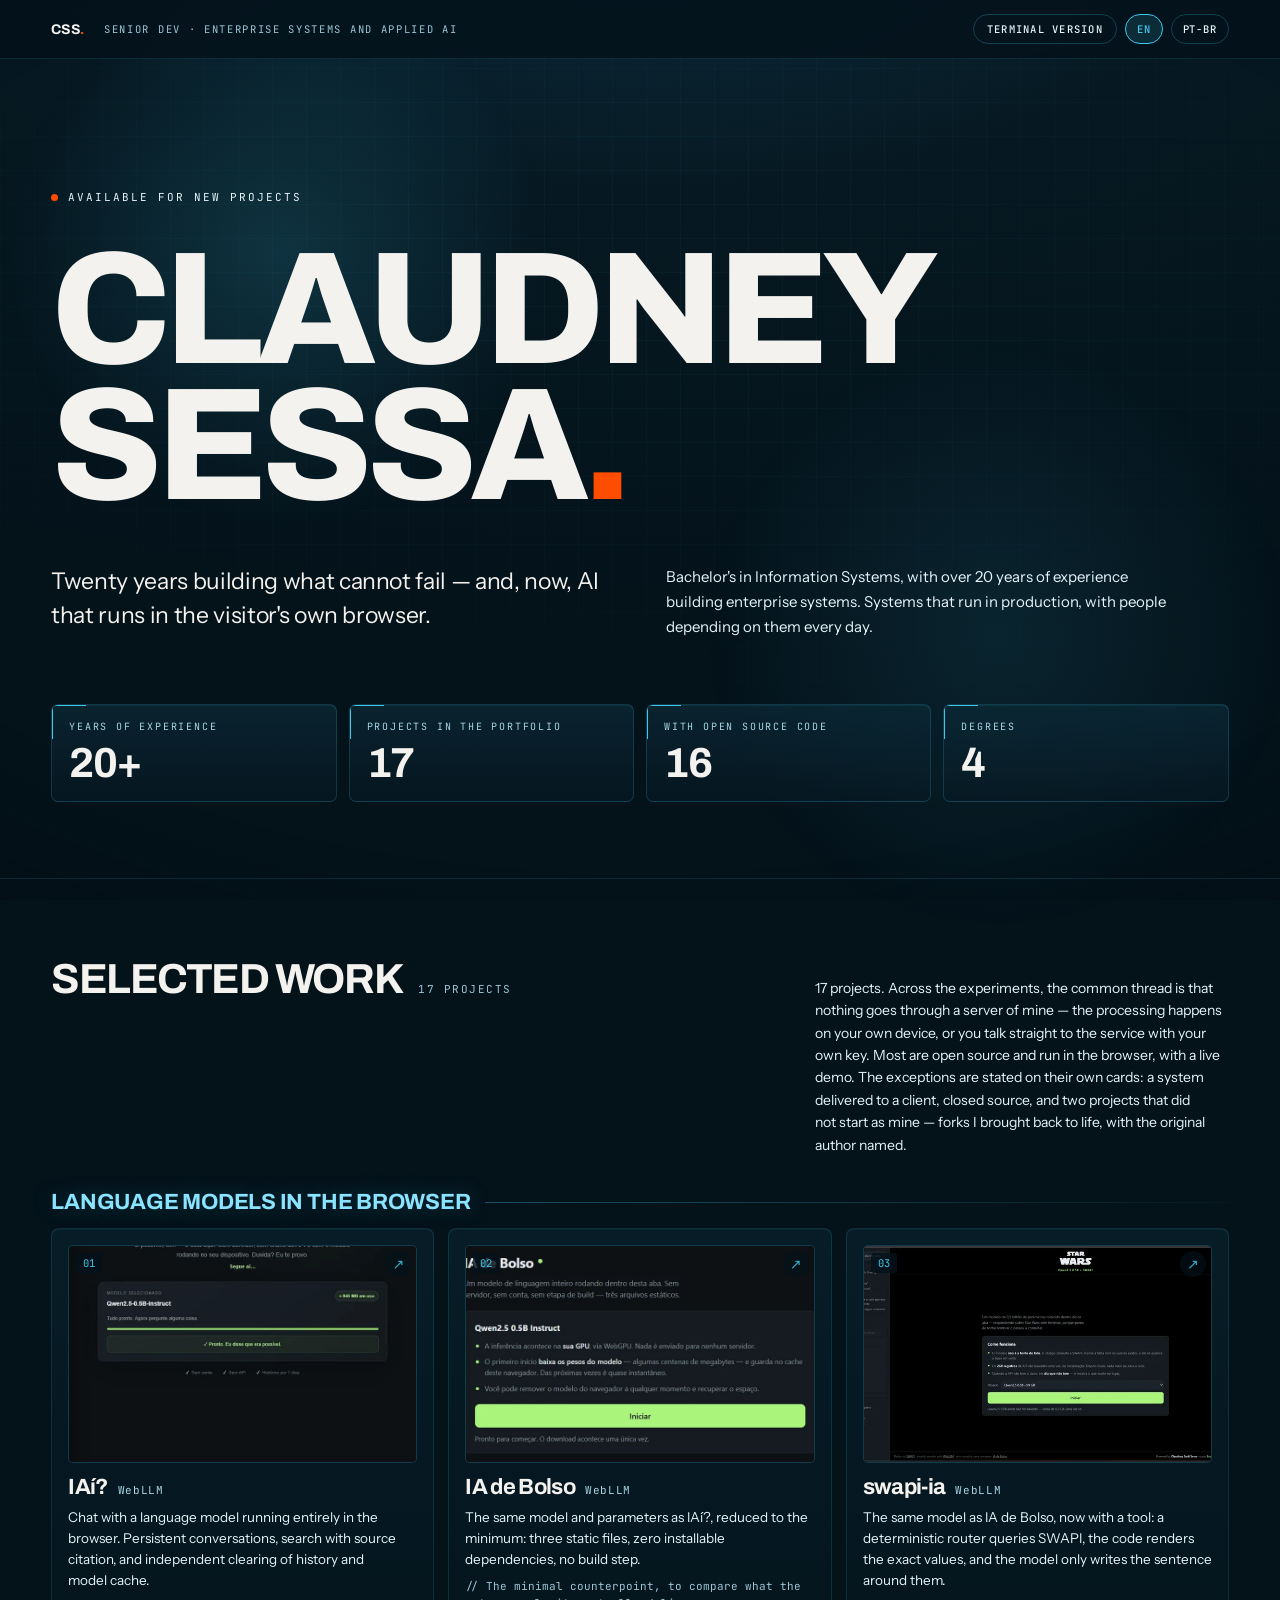
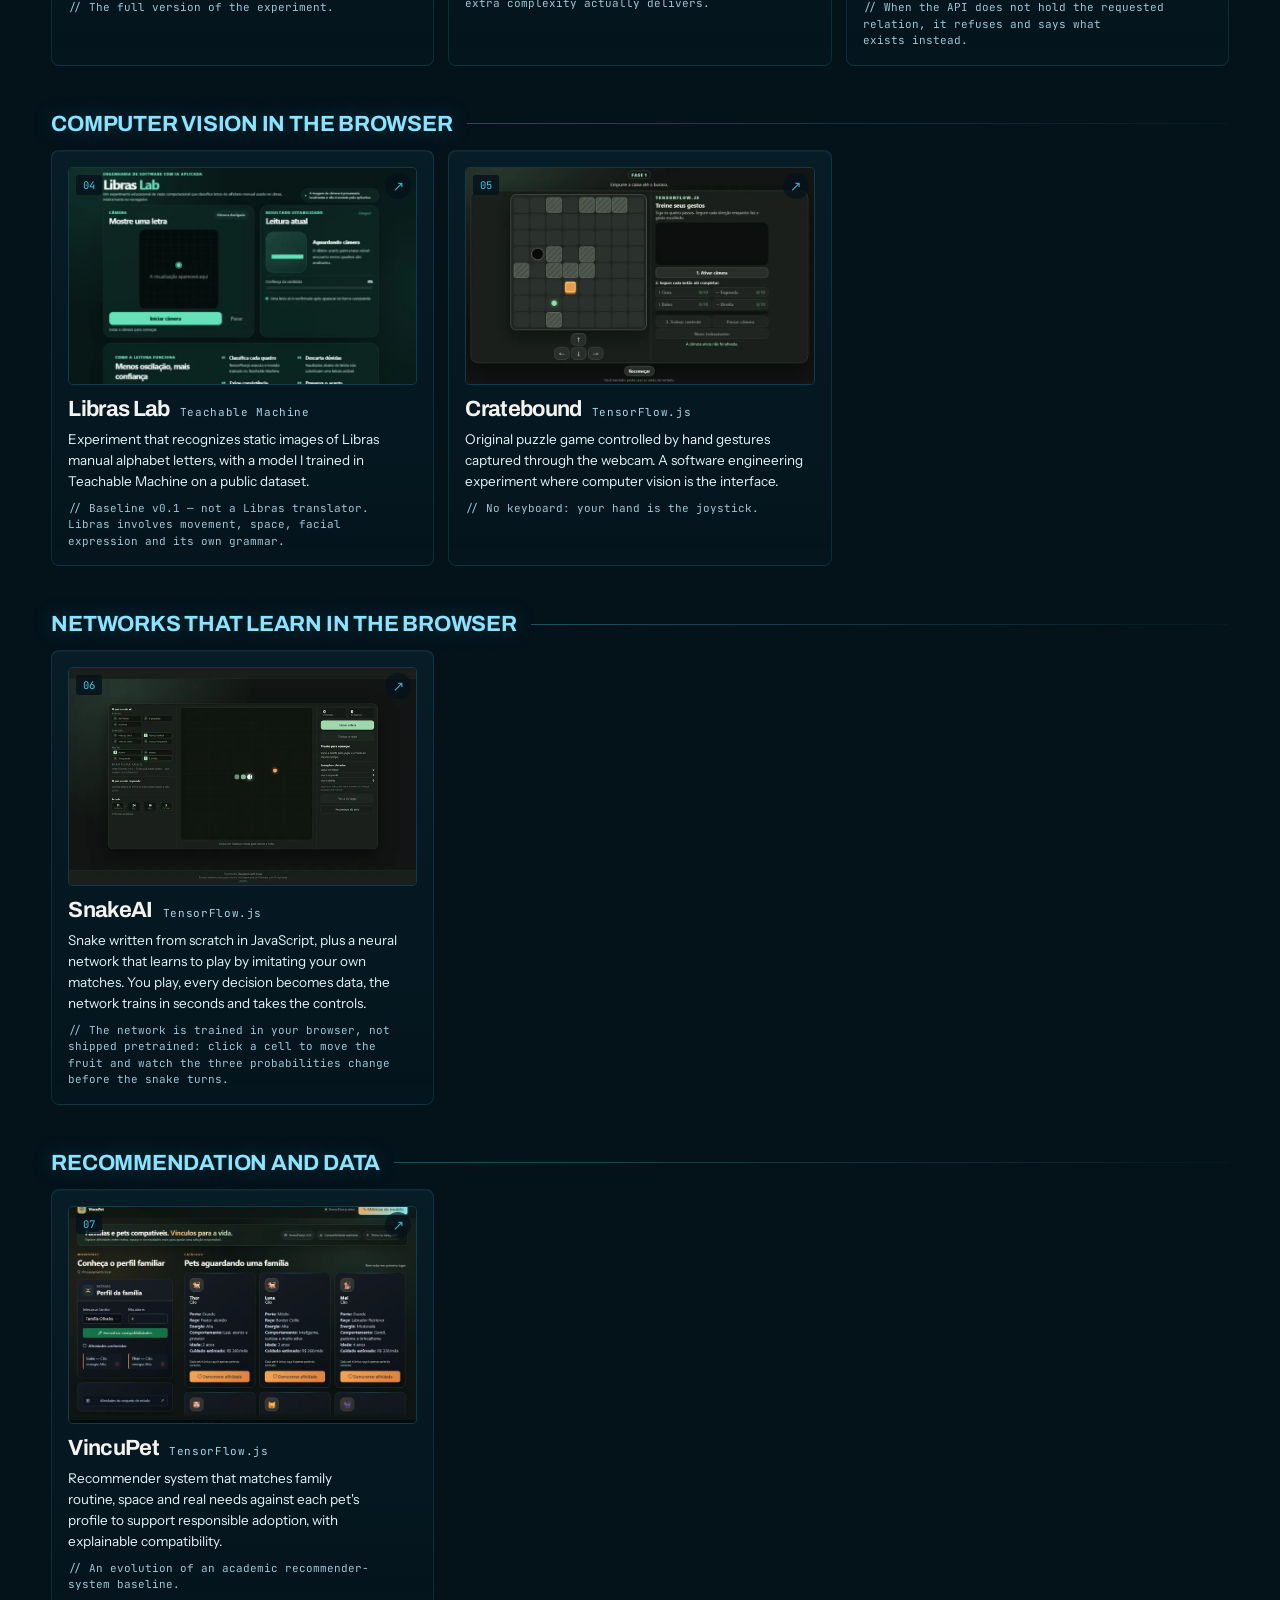
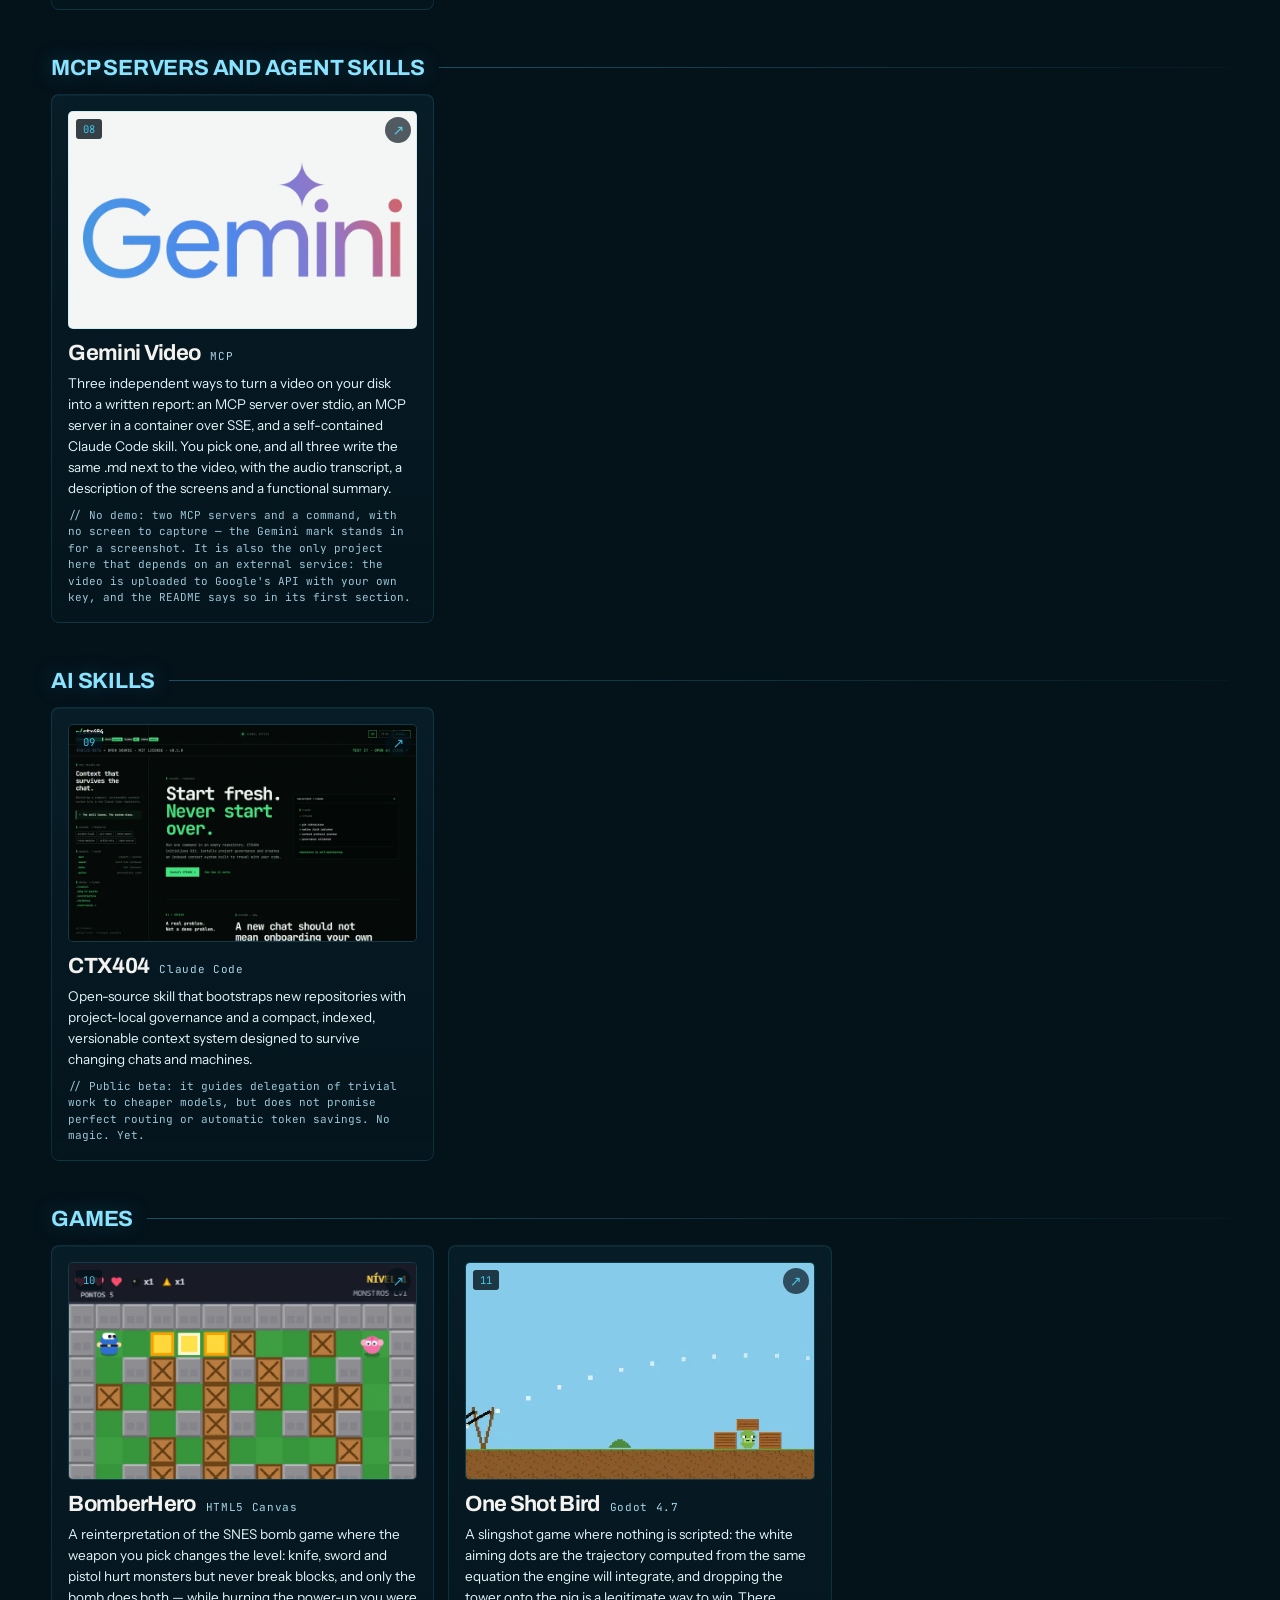
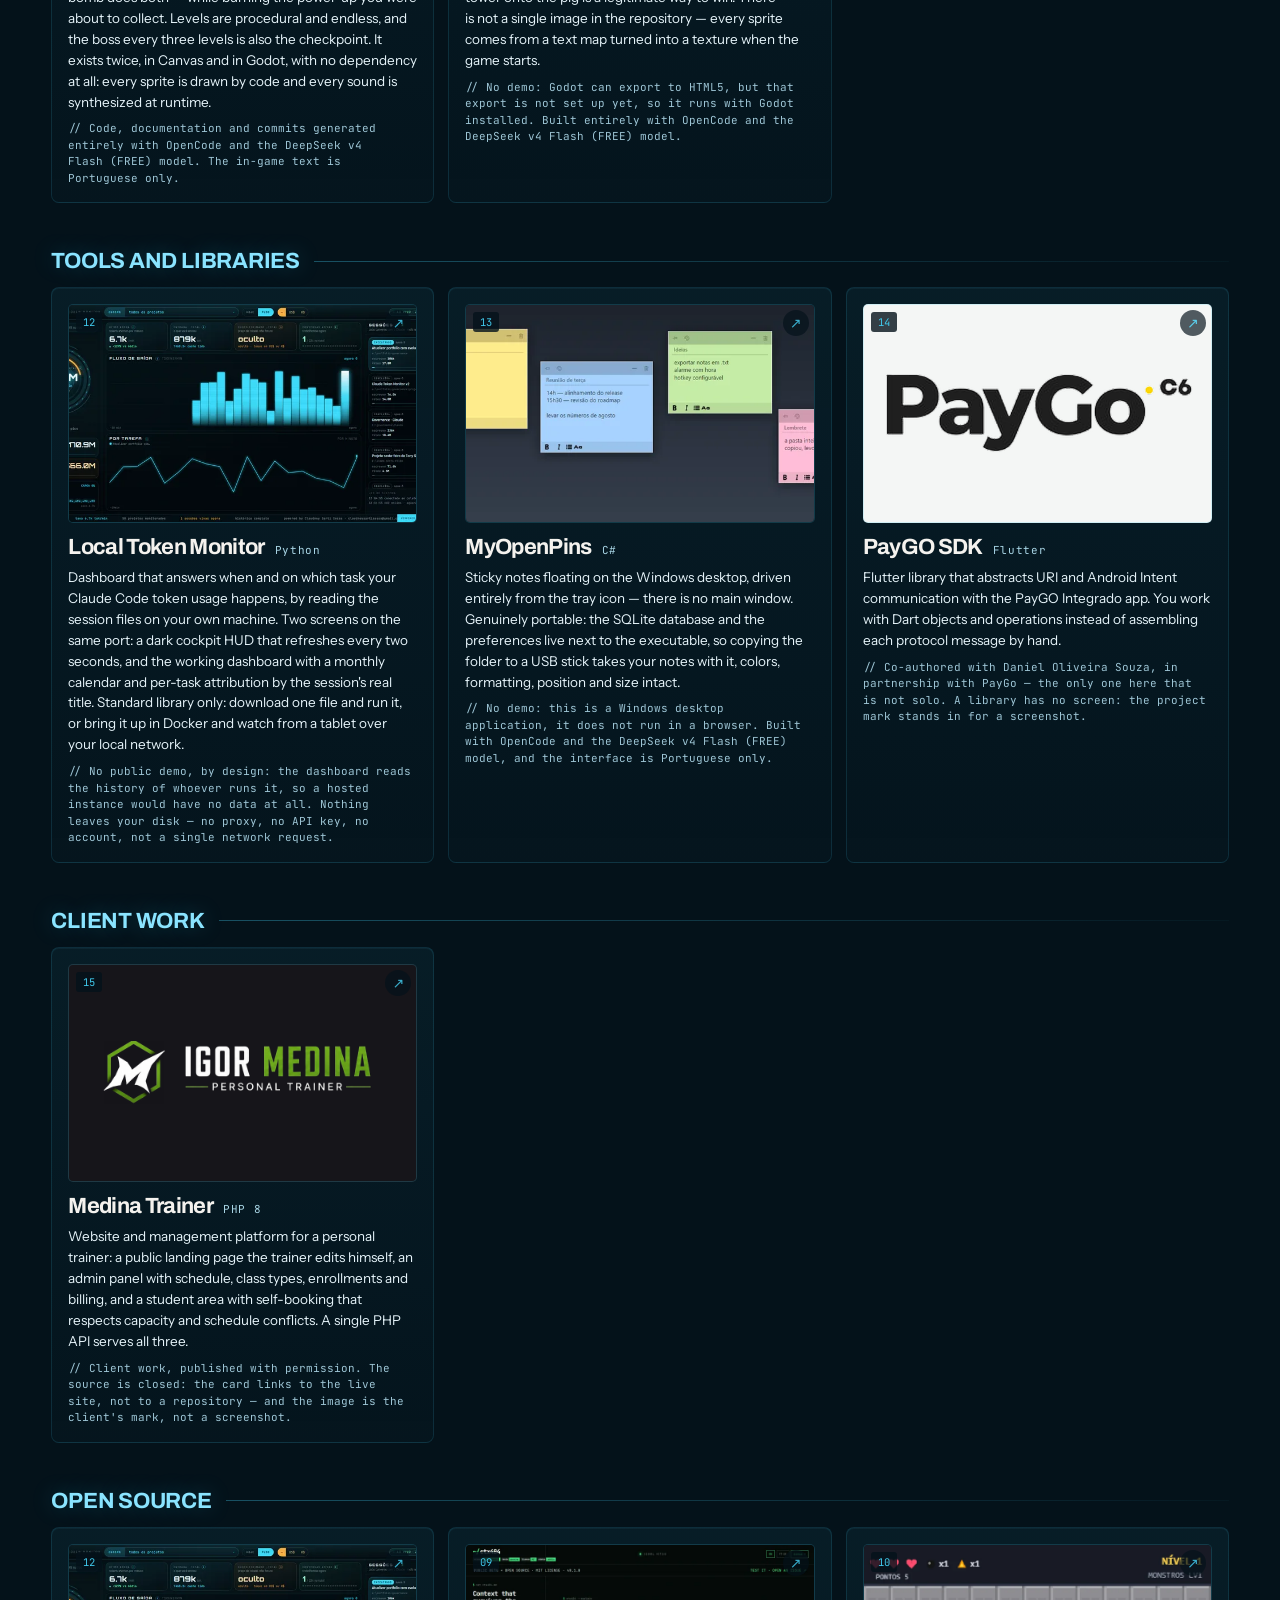
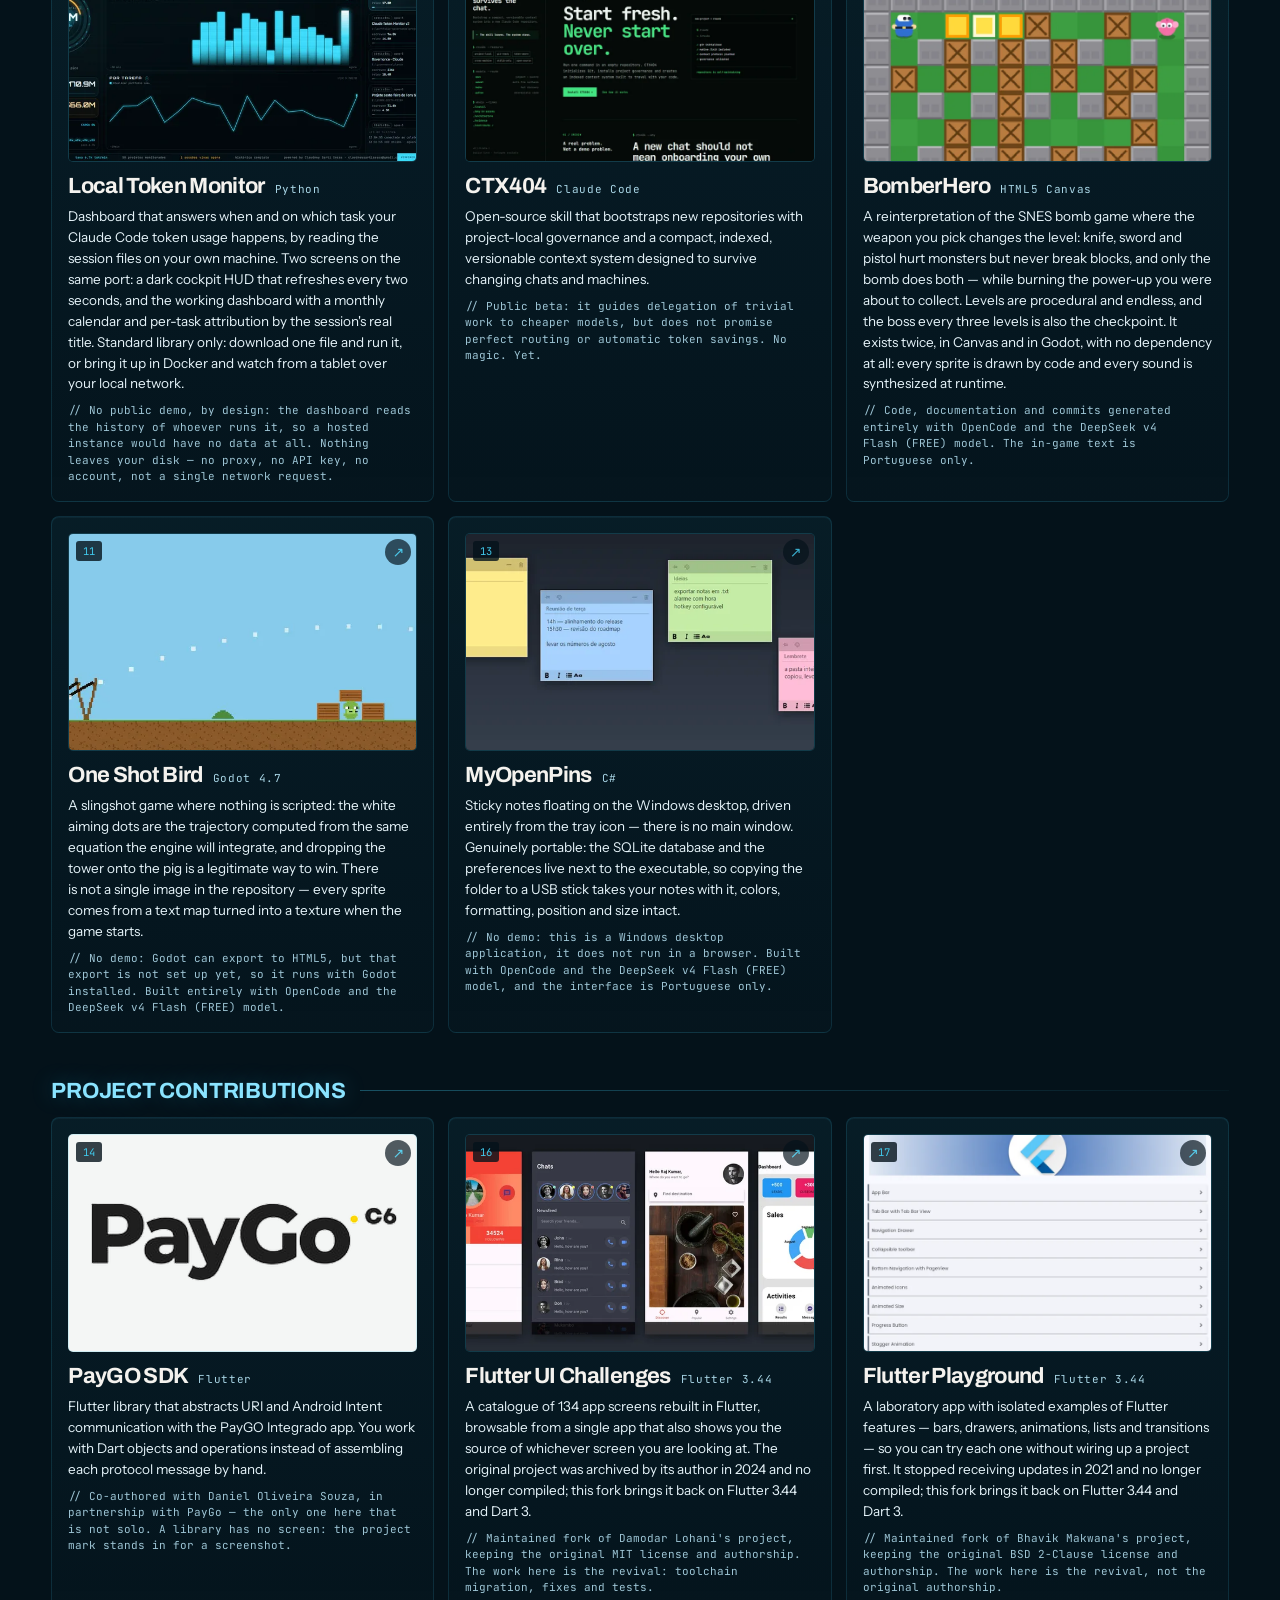
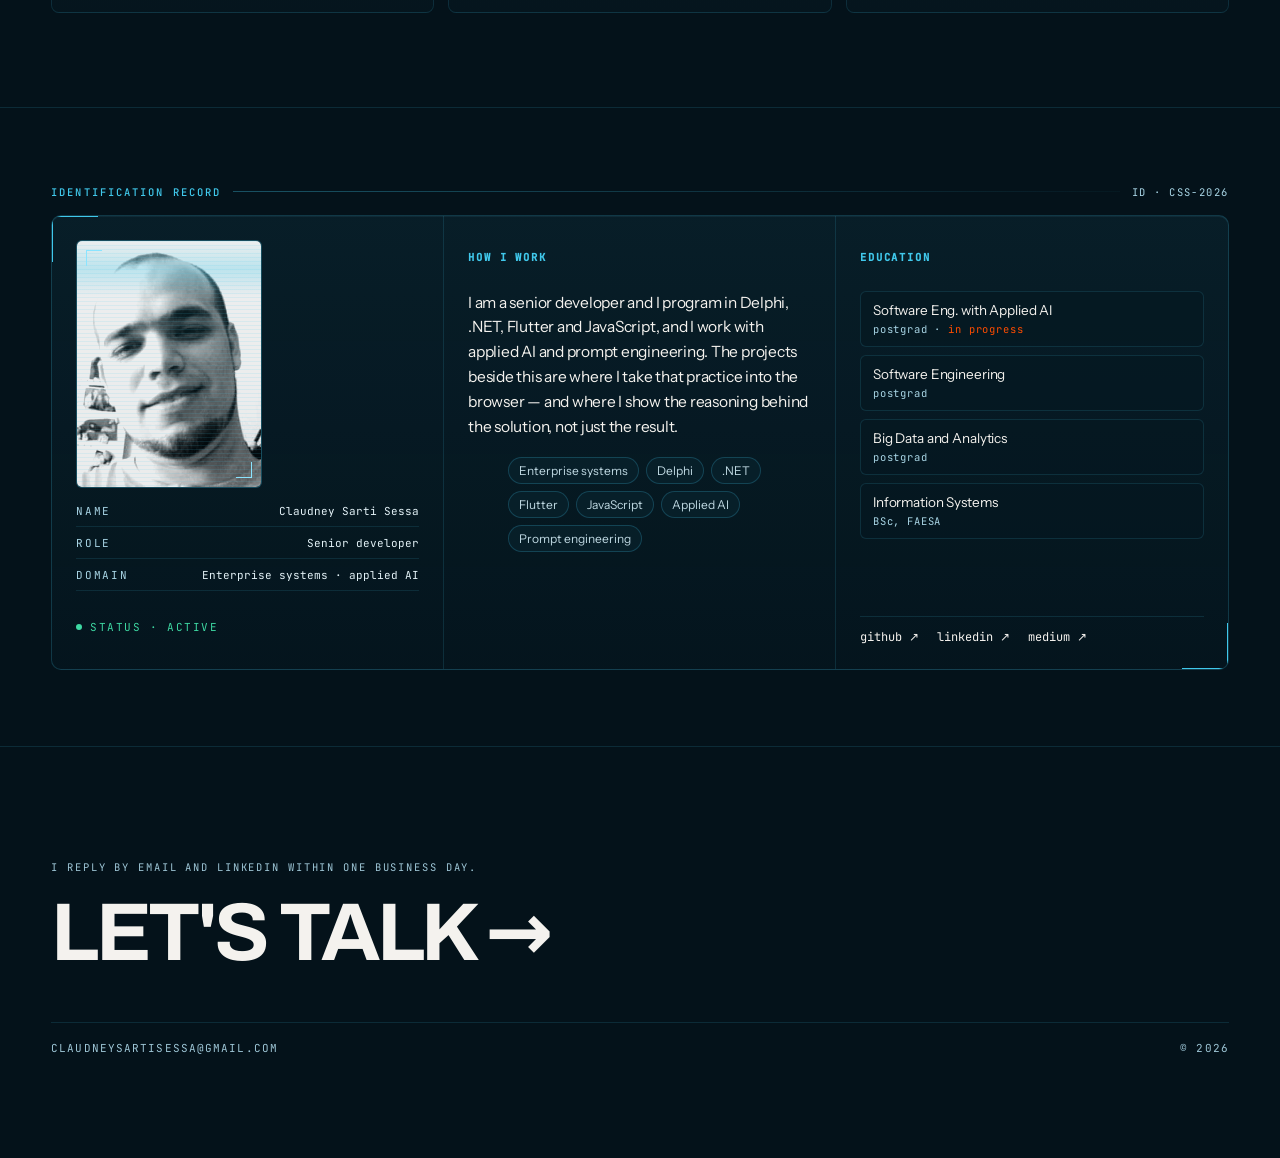
==== commit 17c38d60: "style(studio): centred column, project cards three across, louder category titles Feedback from Clau" ====
--- a/index.html
+++ b/index.html
@@ -34,6 +34,7 @@
 
     <main class="wrap">
       <section class="hero">
+        <div class="container">
         <p class="status-line"><i aria-hidden="true"></i><span id="available"></span></p>
         <h1>Claudney<br />Sessa<i>.</i></h1>
         <div class="hero-cols">
@@ -41,18 +42,22 @@
           <p class="hero-bio" id="heroBio"></p>
         </div>
         <div class="stats" id="stats"></div>
+        </div>
       </section>
 
       <section class="work">
+        <div class="container">
         <div class="work-head">
           <h2 id="workTitle"></h2>
           <span class="work-count" id="workCount"></span>
           <p class="work-intro" id="workIntro"></p>
         </div>
         <div id="work"></div>
+        </div>
       </section>
 
       <section class="dossier">
+        <div class="container">
         <div class="dossier-head">
           <h2 id="dossierTitle"></h2>
           <i aria-hidden="true"></i>
@@ -92,20 +97,20 @@
             <div class="card-links" id="cardLinks"></div>
           </div>
         </div>
+        </div>
       </section>
 
       <section class="cta">
+        <div class="container">
         <p class="cta-label" id="ctaLabel"></p>
         <a class="cta-line" id="ctaLine" href="mailto:claudneysartisessa@gmail.com"></a>
         <div class="foot">
           <span id="footMail"></span>
           <span>© 2026</span>
         </div>
+        </div>
       </section>
     </main>
-
-    <!-- print que segue o cursor; fica fora do fluxo e nunca recebe evento -->
-    <div class="hover-shot" id="hoverShot" aria-hidden="true"><img alt="" /></div>
 
     <!-- ordem obrigatória: projetos → conteúdo → idioma → render -->
     <script src="./assets/projects.js"></script>
--- a/assets/studio.css
+++ b/assets/studio.css
@@ -205,6 +205,14 @@
 
 .wrap { position: relative; z-index: 1; }
 
+/* Coluna central. Sem isto o texto atravessa a tela inteira num monitor largo,
+   e a página fica comprida à toa. */
+.container {
+  width: 100%;
+  max-width: 1280px;
+  margin-inline: auto;
+}
+
 .hero {
   padding: clamp(48px, 9vw, 120px) var(--pad) clamp(40px, 6vw, 76px);
   border-bottom: 1px solid var(--line);
@@ -369,23 +377,26 @@
   background: rgb(64 200 235 / 0.12);
 }
 
-.group { padding-bottom: clamp(20px, 3vw, 34px); }
+.group { padding-bottom: clamp(28px, 4vw, 46px); }
 
 .group-head {
   display: flex;
   align-items: center;
-  gap: 12px;
-  padding-bottom: 6px;
-}
-
+  gap: 14px;
+  padding-bottom: 14px;
+}
+
+/* A categoria é a única coisa que separa 17 cards em blocos legíveis, então
+   ela precisa de peso próprio — em mono e 10px ela sumia entre os cards. */
 .group-head h3 {
   margin: 0;
-  font-family: var(--mono);
-  font-size: 10.5px;
-  font-weight: 500;
-  letter-spacing: 0.18em;
-  text-transform: uppercase;
-  color: var(--accent);
+  font-family: var(--display);
+  font-size: clamp(17px, 2vw, 22px);
+  font-weight: 700;
+  letter-spacing: -0.01em;
+  text-transform: uppercase;
+  color: var(--accent-hi);
+  text-shadow: 0 0 22px rgb(64 200 235 / 0.28);
 }
 
 .group-head i {
@@ -394,15 +405,29 @@
   background: linear-gradient(90deg, rgb(64 200 235 / 0.35), rgb(64 200 235 / 0.04));
 }
 
-/* linha de projeto */
+/* Grade de cards. No máximo três por linha: com quatro, a captura fica pequena
+   demais para dizer alguma coisa, e o nome do projeto começa a quebrar. */
+.cards {
+  display: grid;
+  grid-template-columns: 1fr;
+  gap: 14px;
+}
+
+@media (min-width: 640px) {
+  .cards { grid-template-columns: repeat(2, minmax(0, 1fr)); }
+}
+
+@media (min-width: 1040px) {
+  .cards { grid-template-columns: repeat(3, minmax(0, 1fr)); }
+}
+
+/* card de projeto */
 .row {
   position: relative;
-  display: grid;
-  grid-template-columns: auto 1fr auto;
-  gap: 8px 20px;
-  align-items: center;
-  margin-bottom: 10px;
-  padding: clamp(16px, 2.2vw, 22px);
+  display: flex;
+  flex-direction: column;
+  gap: 12px;
+  padding: 16px;
   border: 1px solid var(--line);
   border-radius: 8px;
   background: var(--panel-soft);
@@ -421,12 +446,19 @@
   color: var(--text);
 }
 
+/* O número vira etiqueta sobre a captura, e não uma coluna: numa grade de três
+   colunas, uma coluna só para dois dígitos come largura que o texto precisa. */
 .row-num {
-  font-family: var(--mono);
-  font-size: 11px;
+  position: absolute;
+  top: 24px;
+  left: 24px;
+  z-index: 2;
+  padding: 3px 7px;
+  border-radius: 3px;
+  background: rgb(4 18 26 / 0.8);
+  font-family: var(--mono);
+  font-size: 10.5px;
   color: var(--accent);
-  align-self: start;
-  padding-top: 6px;
 }
 
 .row-body { min-width: 0; display: flex; flex-direction: column; gap: 8px; }
@@ -435,16 +467,16 @@
   display: flex;
   align-items: baseline;
   flex-wrap: wrap;
-  gap: 6px 12px;
+  gap: 4px 10px;
 }
 
 .row-title h4 {
   margin: 0;
   font-family: var(--display);
-  font-size: clamp(22px, 3.2vw, 38px);
+  font-size: 22px;
   font-weight: 600;
-  letter-spacing: -0.035em;
-  line-height: 1.05;
+  letter-spacing: -0.03em;
+  line-height: 1.1;
 }
 
 .row-tag {
@@ -456,36 +488,41 @@
 
 .row-desc {
   margin: 0;
+  font-size: 13.5px;
+  line-height: 1.55;
+  color: var(--text-2);
+  text-wrap: pretty;
+}
+
+.row-note {
+  margin: 0;
+  font-family: var(--mono);
+  font-size: 11px;
+  line-height: 1.5;
+  color: var(--label-2);
+  text-wrap: pretty;
+}
+
+.row-arrow {
+  position: absolute;
+  top: 22px;
+  right: 22px;
+  z-index: 2;
+  width: 26px;
+  height: 26px;
+  display: grid;
+  place-items: center;
+  border-radius: 99px;
+  background: rgb(4 18 26 / 0.8);
+  font-family: var(--display);
   font-size: 14px;
-  line-height: 1.6;
-  color: var(--text-2);
-  max-width: 62ch;
-  text-wrap: pretty;
-}
-
-.row-note {
-  margin: 0;
-  font-family: var(--mono);
-  font-size: 11.5px;
-  line-height: 1.55;
-  color: var(--label-2);
-  max-width: 62ch;
-  text-wrap: pretty;
-}
-
-.row-arrow {
-  font-family: var(--display);
-  font-size: 18px;
   color: var(--accent);
-  align-self: center;
-  opacity: 0.75;
-}
-
-/* print inline: aparece abaixo de 900px, onde não há cursor para seguir */
+  opacity: 0.85;
+}
+
+/* A captura passa a ser o topo do card, como na página terminal. */
 .row-shot {
-  margin-top: 4px;
   width: 100%;
-  max-width: 340px;
   aspect-ratio: 16 / 10;
   border: 1px solid rgb(64 200 235 / 0.2);
   border-radius: 5px;
@@ -498,25 +535,6 @@
 .row-shot--logo-dark { background: #16151a; }
 .row-shot--logo img { object-fit: contain; padding: 14px; }
 
-/* print que segue o cursor, só no desktop */
-.hover-shot {
-  position: fixed;
-  z-index: 40;
-  width: 320px;
-  height: 200px;
-  border: 1px solid rgb(64 200 235 / 0.35);
-  border-radius: 6px;
-  overflow: hidden;
-  background: var(--bg-2);
-  box-shadow: 0 30px 60px -30px rgb(0 0 0 / 0.9);
-  pointer-events: none;
-  opacity: 0;
-  transition: opacity 0.18s ease;
-}
-
-.hover-shot img { width: 100%; height: 100%; object-fit: cover; display: block; }
-.hover-shot.is-on { opacity: 1; }
-
 /* ---------- Ficha de identificação ---------- */
 
 .dossier {
@@ -525,7 +543,6 @@
 }
 
 .dossier-head {
-  max-width: 1080px;
   display: flex;
   align-items: center;
   gap: 12px;
@@ -555,9 +572,11 @@
   color: var(--label);
 }
 
+/* A ficha ocupa a mesma coluna central do resto: encostada à esquerda num
+   monitor largo, ela parecia um bloco solto. */
 .card {
   position: relative;
-  max-width: 1080px;
+  width: 100%;
   display: grid;
   grid-template-columns: repeat(auto-fit, minmax(min(100%, 268px), 1fr));
   border: 1px solid rgb(64 200 235 / 0.2);
@@ -805,20 +824,8 @@
 
 /* ---------- Larguras ---------- */
 
-/* O print seguindo o cursor só existe onde há cursor. Abaixo de 900px ele
-   aparece dentro da linha, que é onde o dedo consegue ver. */
-@media (max-width: 899px) {
-  .hover-shot { display: none; }
-  .row { grid-template-columns: auto 1fr; }
-  .row-arrow { display: none; }
-}
-
-@media (min-width: 900px) {
-  .row-shot { display: none; }
-}
-
 @media (max-width: 599px) {
-  .row { padding: 14px; gap: 6px 12px; }
+  .row { padding: 14px; }
   .work-intro { margin-left: 0; }
   .card-col { border-right: 0; border-bottom: 1px solid var(--line); }
   .card-col:last-child { border-bottom: 0; }
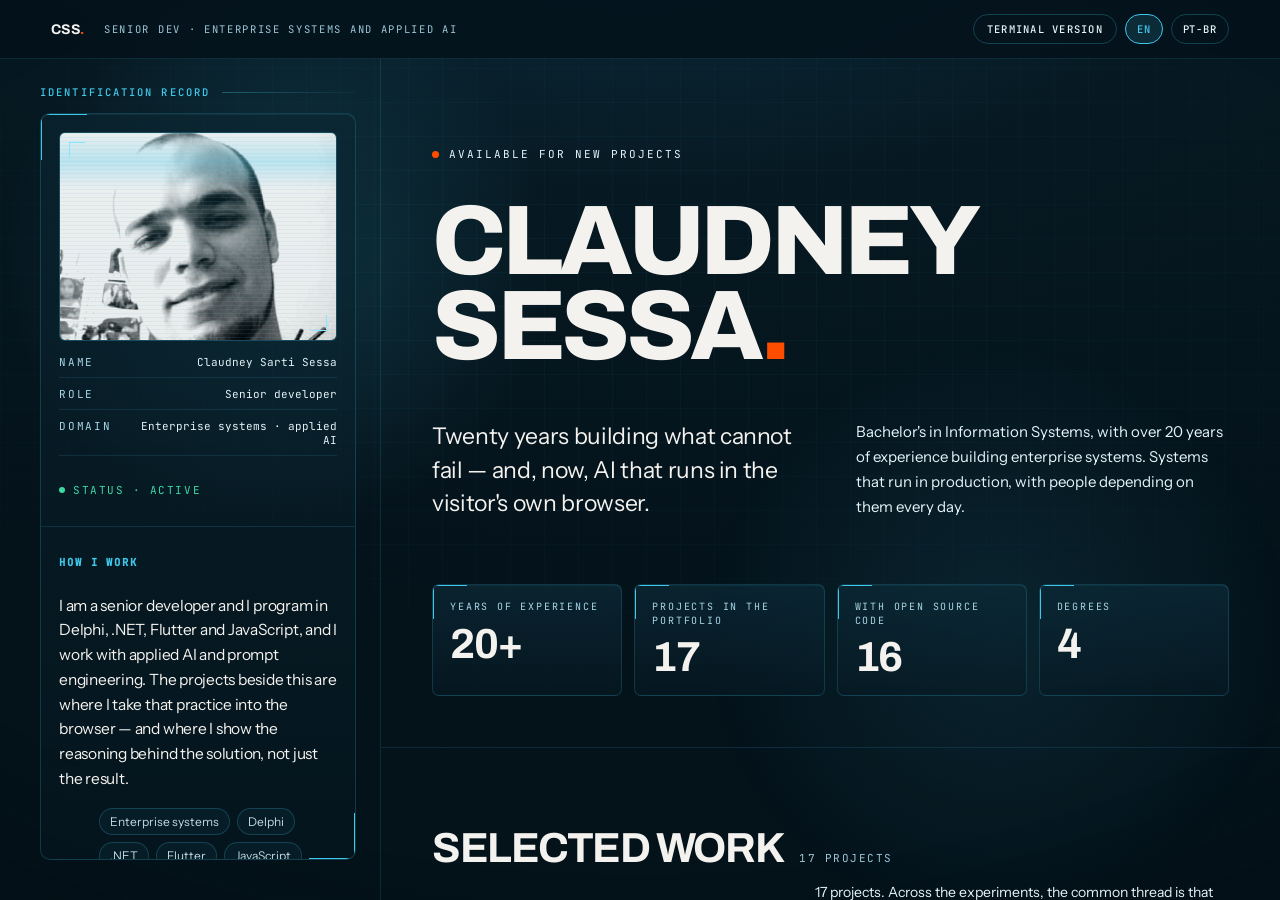
==== commit aefd8de5: "style(studio): identification record becomes the left column, terminal-style Claudney asked for the " ====
--- a/index.html
+++ b/index.html
@@ -6,8 +6,9 @@
     <title>Claudney Sarti Sessa — Senior developer · applied AI</title>
     <meta
       name="description"
-      content="Senior developer with over 20 years building enterprise systems, now taking applied AI into the browser. Projects with live demos and open source code."
+      content="Senior systems analyst with over 20 years building enterprise systems, now taking applied AI into the browser. Projects with live demos and open source code."
     />
+    <link rel="preload" href="./assets/fonts/archivo-latin.woff2" as="font" type="font/woff2" crossorigin />
     <link rel="stylesheet" href="./assets/studio.css" />
     <link
       rel="icon"
@@ -22,95 +23,95 @@
     <div class="bg-layer bg-halo-b" aria-hidden="true"></div>
     <div class="bg-layer bg-vignette" aria-hidden="true"></div>
 
-    <header class="topbar">
-      <span class="brand">CSS<i>.</i></span>
-      <span class="nav-role" id="navRole"></span>
-      <div class="topbar-actions">
-        <a class="pill" id="terminalBtn" href="./terminal.html"></a>
-        <button class="pill pill--lang lang" type="button" data-lang="en" aria-pressed="false">EN</button>
-        <button class="pill pill--lang lang" type="button" data-lang="pt" aria-pressed="false">PT-BR</button>
-      </div>
-    </header>
+    <div class="page">
+      <header class="topbar">
+        <span class="brand">CSS<i>.</i></span>
+        <span class="nav-role" id="navRole"></span>
+        <div class="topbar-actions">
+          <a class="pill" id="terminalBtn" href="./terminal.html"></a>
+          <button class="pill pill--lang lang" type="button" data-lang="en" aria-pressed="false">EN</button>
+          <button class="pill pill--lang lang" type="button" data-lang="pt" aria-pressed="false">PT-BR</button>
+        </div>
+      </header>
 
-    <main class="wrap">
-      <section class="hero">
-        <div class="container">
-        <p class="status-line"><i aria-hidden="true"></i><span id="available"></span></p>
-        <h1>Claudney<br />Sessa<i>.</i></h1>
-        <div class="hero-cols">
-          <p class="headline" id="headline"></p>
-          <p class="hero-bio" id="heroBio"></p>
-        </div>
-        <div class="stats" id="stats"></div>
-        </div>
-      </section>
-
-      <section class="work">
-        <div class="container">
-        <div class="work-head">
-          <h2 id="workTitle"></h2>
-          <span class="work-count" id="workCount"></span>
-          <p class="work-intro" id="workIntro"></p>
-        </div>
-        <div id="work"></div>
-        </div>
-      </section>
-
-      <section class="dossier">
-        <div class="container">
-        <div class="dossier-head">
-          <h2 id="dossierTitle"></h2>
-          <i aria-hidden="true"></i>
-          <span>ID · CSS-2026</span>
-        </div>
-
-        <div class="card">
-          <span class="corner corner--tl-h" aria-hidden="true"></span>
-          <span class="corner corner--tl-v" aria-hidden="true"></span>
-          <span class="corner corner--br-h" aria-hidden="true"></span>
-          <span class="corner corner--br-v" aria-hidden="true"></span>
-
-          <div class="card-col">
-            <div class="photo">
-              <img src="./assets/foto-claudney.webp" alt="Claudney Sarti Sessa" width="460" height="460" />
-              <span class="photo-tint" aria-hidden="true"></span>
-              <span class="photo-scan" aria-hidden="true"></span>
-              <span class="photo-sweep" aria-hidden="true"></span>
-              <span class="corner corner--tl-h" aria-hidden="true"></span>
-              <span class="corner corner--tl-v" aria-hidden="true"></span>
-              <span class="corner corner--br-h" aria-hidden="true"></span>
-              <span class="corner corner--br-v" aria-hidden="true"></span>
-            </div>
-            <div class="fields" id="fields"></div>
-            <p class="clearance"><i aria-hidden="true"></i><span id="clearance"></span></p>
+      <!-- Mesma lógica da página terminal: acima de 900px a janela trava e cada
+           coluna rola por conta própria. Abaixo disso tudo empilha e a página
+           volta a rolar inteira. -->
+      <div class="shell">
+        <aside class="side scrollcol">
+          <div class="dossier-head">
+            <h2 id="dossierTitle"></h2>
+            <i aria-hidden="true"></i>
           </div>
 
-          <div class="card-col">
-            <h3 class="col-label" id="craftTitle"></h3>
-            <p class="craft" id="craft"></p>
-            <ul class="chips" id="chips"></ul>
+          <div class="card">
+            <span class="corner corner--tl-h" aria-hidden="true"></span>
+            <span class="corner corner--tl-v" aria-hidden="true"></span>
+            <span class="corner corner--br-h" aria-hidden="true"></span>
+            <span class="corner corner--br-v" aria-hidden="true"></span>
+
+            <div class="card-col">
+              <div class="photo">
+                <img src="./assets/foto-claudney.webp" alt="Claudney Sarti Sessa" width="460" height="460" />
+                <span class="photo-tint" aria-hidden="true"></span>
+                <span class="photo-scan" aria-hidden="true"></span>
+                <span class="photo-sweep" aria-hidden="true"></span>
+                <span class="corner corner--tl-h" aria-hidden="true"></span>
+                <span class="corner corner--tl-v" aria-hidden="true"></span>
+                <span class="corner corner--br-h" aria-hidden="true"></span>
+                <span class="corner corner--br-v" aria-hidden="true"></span>
+              </div>
+              <div class="fields" id="fields"></div>
+              <p class="clearance"><i aria-hidden="true"></i><span id="clearance"></span></p>
+            </div>
+
+            <div class="card-col">
+              <h3 class="col-label" id="craftTitle"></h3>
+              <p class="craft" id="craft"></p>
+              <ul class="chips" id="chips"></ul>
+            </div>
+
+            <div class="card-col">
+              <h3 class="col-label" id="eduTitle"></h3>
+              <ul class="edu" id="edu"></ul>
+              <div class="card-links" id="cardLinks"></div>
+            </div>
           </div>
+        </aside>
 
-          <div class="card-col">
-            <h3 class="col-label" id="eduTitle"></h3>
-            <ul class="edu" id="edu"></ul>
-            <div class="card-links" id="cardLinks"></div>
-          </div>
-        </div>
-        </div>
-      </section>
+        <div class="rule" aria-hidden="true"></div>
 
-      <section class="cta">
-        <div class="container">
-        <p class="cta-label" id="ctaLabel"></p>
-        <a class="cta-line" id="ctaLine" href="mailto:claudneysartisessa@gmail.com"></a>
-        <div class="foot">
-          <span id="footMail"></span>
-          <span>© 2026</span>
-        </div>
-        </div>
-      </section>
-    </main>
+        <main class="main scrollcol">
+          <section class="hero">
+            <p class="status-line"><i aria-hidden="true"></i><span id="available"></span></p>
+            <h1>Claudney<br />Sessa<i>.</i></h1>
+            <div class="hero-cols">
+              <p class="headline" id="headline"></p>
+              <p class="hero-bio" id="heroBio"></p>
+            </div>
+            <div class="stats" id="stats"></div>
+          </section>
+
+          <section class="work">
+            <div class="work-head">
+              <h2 id="workTitle"></h2>
+              <span class="work-count" id="workCount"></span>
+              <p class="work-intro" id="workIntro"></p>
+            </div>
+            <div id="work"></div>
+          </section>
+
+          <section class="cta">
+            <p class="cta-label" id="ctaLabel"></p>
+            <a class="cta-line" id="ctaLine" href="mailto:claudneysartisessa@gmail.com"></a>
+            <div class="foot">
+              <span id="footMail"></span>
+              <span>© 2026</span>
+            </div>
+          </section>
+        </main>
+      </div>
+    </div>
 
     <!-- ordem obrigatória: projetos → conteúdo → idioma → render -->
     <script src="./assets/projects.js"></script>
--- a/assets/studio.css
+++ b/assets/studio.css
@@ -203,18 +203,54 @@
 
 /* ---------- Herói ---------- */
 
-.wrap { position: relative; z-index: 1; }
-
-/* Coluna central. Sem isto o texto atravessa a tela inteira num monitor largo,
-   e a página fica comprida à toa. */
-.container {
+/* ---------- Estrutura ----------
+   Mesma lógica da página terminal: acima de 900px a janela trava e cada coluna
+   rola por conta própria, então a ficha fica sempre visível ao lado do
+   trabalho. Abaixo disso tudo empilha e a página volta a rolar inteira. */
+
+.page {
+  position: relative;
+  z-index: 1;
+  display: flex;
+  flex-direction: column;
+  min-height: 100vh;
   width: 100%;
-  max-width: 1280px;
-  margin-inline: auto;
+}
+
+.shell {
+  display: flex;
+  flex-direction: column;
+  flex: 1;
+  min-height: 0;
+  width: 100%;
+}
+
+.side {
+  width: 100%;
+  padding: 22px var(--pad) 28px;
+  display: flex;
+  flex-direction: column;
+  gap: 14px;
+}
+
+.rule { height: 1px; width: 100%; background: var(--line); }
+
+/* container-type habilita as unidades cqw usadas no título: elas medem esta
+   coluna, e não a janela. */
+.main { width: 100%; container-type: inline-size; }
+
+.scrollcol { scrollbar-width: thin; scrollbar-color: var(--line-3) transparent; }
+.scrollcol::-webkit-scrollbar { width: 10px; }
+
+.scrollcol::-webkit-scrollbar-thumb {
+  background: rgb(64 200 235 / 0.22);
+  border: 3px solid transparent;
+  background-clip: padding-box;
+  border-radius: 99px;
 }
 
 .hero {
-  padding: clamp(48px, 9vw, 120px) var(--pad) clamp(40px, 6vw, 76px);
+  padding: clamp(40px, 6vw, 72px) var(--pad) clamp(32px, 4vw, 56px);
   border-bottom: 1px solid var(--line);
 }
 
@@ -241,12 +277,14 @@
   color: var(--text-2);
 }
 
+/* O nome mede pela largura da COLUNA, não da janela: com a ficha ocupando
+   380px à esquerda, um clamp em vw estourava para fora da coluna principal. */
 .hero h1 {
   margin: 0;
   font-family: var(--display);
   font-weight: 800;
-  font-size: clamp(46px, 12.5vw, 186px);
-  line-height: 0.85;
+  font-size: clamp(44px, 11cqw, 128px);
+  line-height: 0.86;
   letter-spacing: -0.045em;
   text-transform: uppercase;
 }
@@ -413,11 +451,13 @@
   gap: 14px;
 }
 
-@media (min-width: 640px) {
+/* As colunas medem a coluna de trabalho, não a janela: a ficha ocupa 380px à
+   esquerda, então uma media query de largura de janela erraria a conta. */
+@container (min-width: 620px) {
   .cards { grid-template-columns: repeat(2, minmax(0, 1fr)); }
 }
 
-@media (min-width: 1040px) {
+@container (min-width: 980px) {
   .cards { grid-template-columns: repeat(3, minmax(0, 1fr)); }
 }
 
@@ -537,16 +577,10 @@
 
 /* ---------- Ficha de identificação ---------- */
 
-.dossier {
-  padding: clamp(40px, 6vw, 80px) var(--pad);
-  border-top: 1px solid var(--line);
-}
-
 .dossier-head {
   display: flex;
   align-items: center;
   gap: 12px;
-  padding-bottom: 16px;
 }
 
 .dossier-head h2 {
@@ -572,13 +606,13 @@
   color: var(--label);
 }
 
-/* A ficha ocupa a mesma coluna central do resto: encostada à esquerda num
-   monitor largo, ela parecia um bloco solto. */
+/* A ficha é a coluna da esquerda inteira: uma peça vertical, não três colunas
+   lado a lado como no protótipo, que pressupunha a largura da página. */
 .card {
   position: relative;
   width: 100%;
-  display: grid;
-  grid-template-columns: repeat(auto-fit, minmax(min(100%, 268px), 1fr));
+  display: flex;
+  flex-direction: column;
   border: 1px solid rgb(64 200 235 / 0.2);
   border-radius: 10px;
   background: linear-gradient(rgb(11 38 50 / 0.6), rgb(6 24 33 / 0.52));
@@ -598,20 +632,21 @@
 .corner--br-v { bottom: 0; right: 0; width: 1px; height: 46px; }
 
 .card-col {
-  padding: clamp(18px, 2vw, 24px);
+  padding: 18px;
   display: flex;
   flex-direction: column;
-  gap: 16px;
-  border-right: 1px solid var(--line);
-}
-
-.card-col:last-child { border-right: 0; }
-
+  gap: 14px;
+  border-bottom: 1px solid var(--line);
+}
+
+.card-col:last-child { border-bottom: 0; }
+
+/* A foto ocupa a largura da ficha. Num painel de 380px, os 186px do protótipo
+   deixavam metade da coluna vazia ao lado dela. */
 .photo {
   position: relative;
   width: 100%;
-  max-width: 186px;
-  aspect-ratio: 3 / 4;
+  aspect-ratio: 4 / 3;
   border: 1px solid rgb(64 200 235 / 0.3);
   border-radius: 6px;
   overflow: hidden;
@@ -824,11 +859,36 @@
 
 /* ---------- Larguras ---------- */
 
+/* ---------- Desktop: janela travada, colunas rolando sozinhas ---------- */
+
+@media (min-width: 900px) {
+  .page { height: 100vh; overflow: hidden; }
+
+  .shell { flex-direction: row; overflow: hidden; }
+
+  .side {
+    width: 380px;
+    flex: 0 0 380px;
+    overflow-y: auto;
+    padding: 26px 24px 40px 40px;
+  }
+
+  .rule { width: 1px; height: 100%; flex: 0 0 1px; }
+
+  .main { flex: 1; overflow-y: auto; }
+}
+
+@media (max-width: 899px) {
+  /* A ficha vem primeiro no HTML porque é a coluna da esquerda no desktop.
+     Empilhada, o nome tem que abrir a página — então ela desce. */
+  .side { order: 2; border-top: 1px solid var(--line); }
+  .main { order: 1; }
+  .rule { display: none; }
+}
+
 @media (max-width: 599px) {
   .row { padding: 14px; }
   .work-intro { margin-left: 0; }
-  .card-col { border-right: 0; border-bottom: 1px solid var(--line); }
-  .card-col:last-child { border-bottom: 0; }
 }
 
 /* Alvo de toque: a regra é por ponteiro, não por largura — notebook com tela
